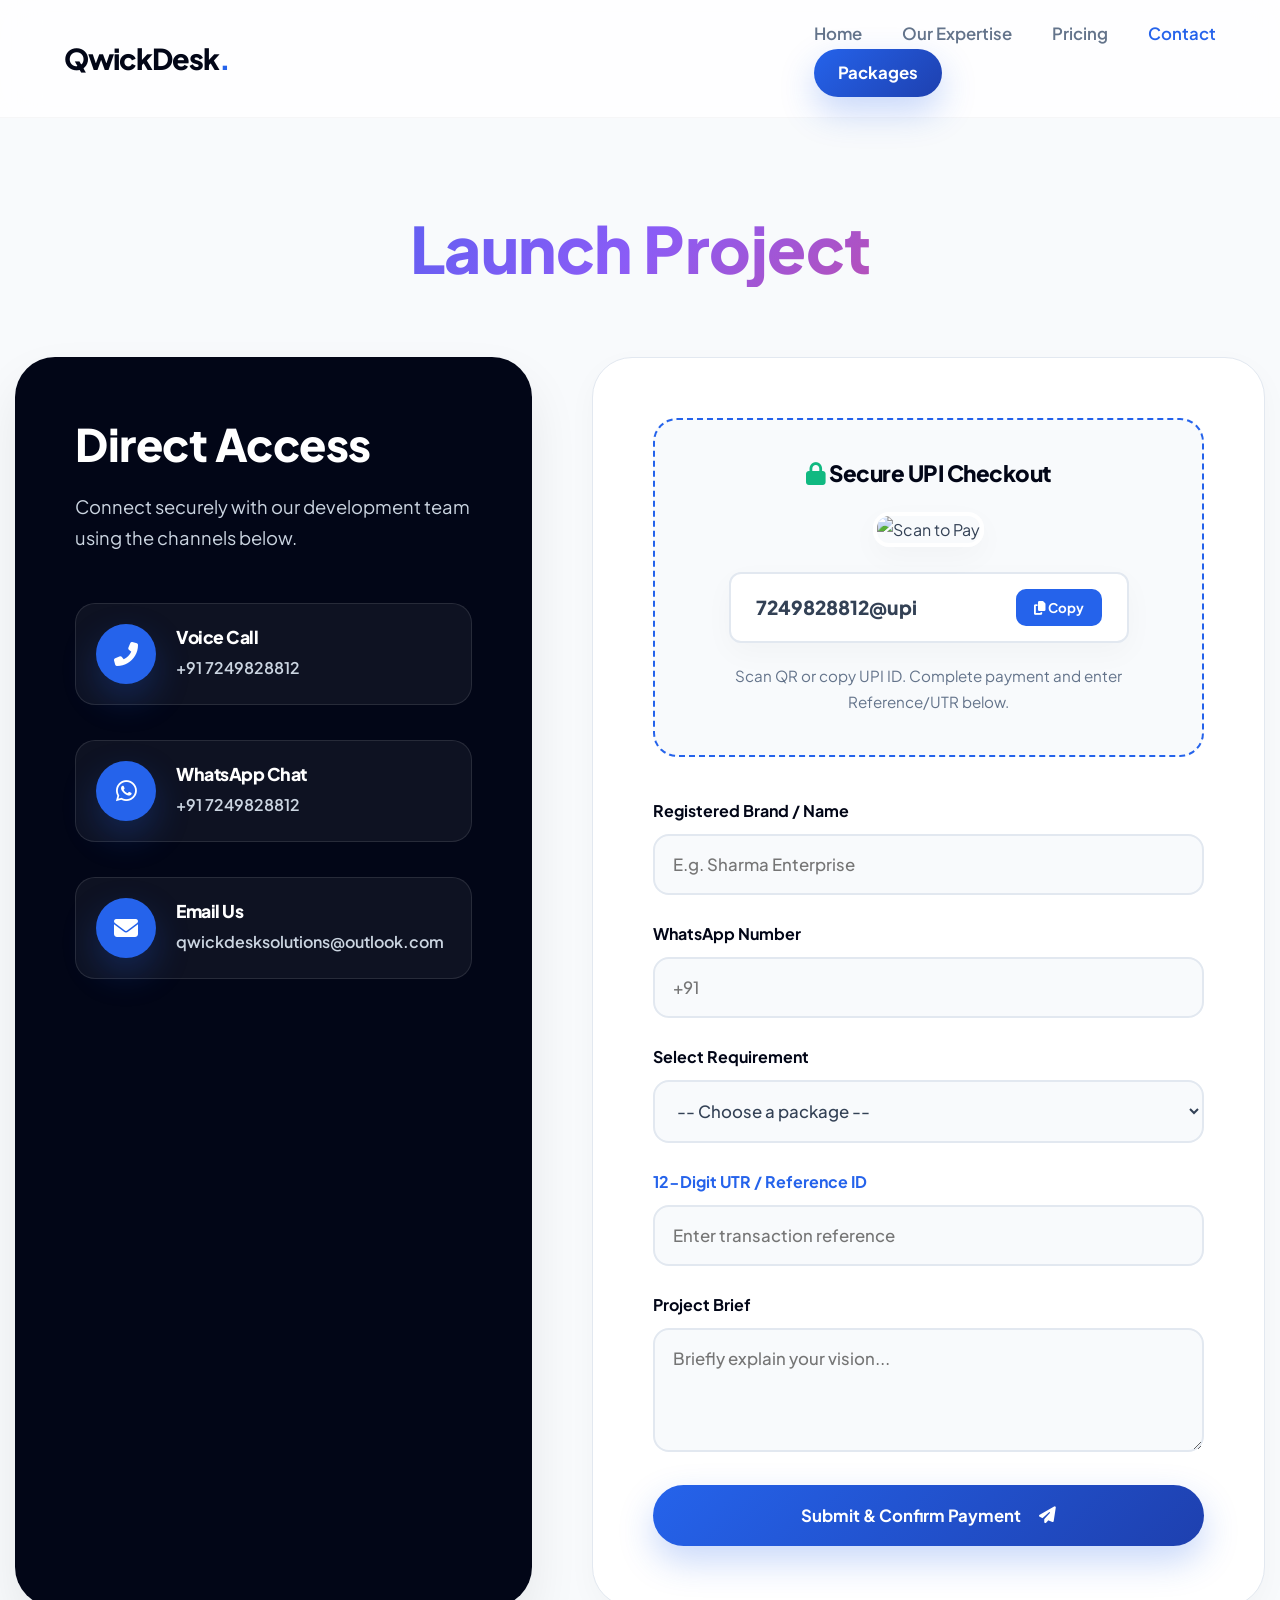
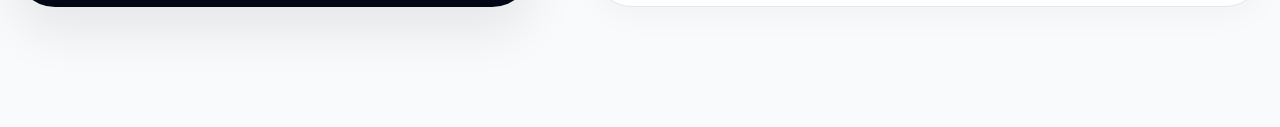
==== contact.html @ 2d31644d "Create contact.html" ====
<!DOCTYPE html>
<html lang="en">
<head>
    <meta charset="UTF-8">
    <meta name="viewport" content="width=device-width, initial-scale=1.0">
    <title>Start Project | QwickDesk</title>
    <link rel="stylesheet" href="https://cdnjs.cloudflare.com/ajax/libs/font-awesome/6.4.0/css/all.min.css">
    <link rel="stylesheet" href="style.css">
    <style>
        .contact-wrap { display: grid; grid-template-columns: 1fr 1.3fr; gap: 60px; margin-top: 50px; }
        
        .info-card { background: var(--primary); padding: 60px; border-radius: 40px; color: white; box-shadow: var(--shadow-heavy); }
        .info-card h2 { color: white; margin-bottom: 20px; font-size: 2.8rem; }
        .info-card p { color: #cbd5e1; margin-bottom: 50px; font-size: 1.15rem; }
        
        .contact-method { display: flex; align-items: center; gap: 20px; margin-bottom: 35px; background: rgba(255,255,255,0.05); padding: 20px; border-radius: 20px; border: 1px solid rgba(255,255,255,0.1); }
        .contact-method i { font-size: 24px; color: white; background: var(--primary-light); width: 60px; height: 60px; display: flex; align-items: center; justify-content: center; border-radius: 50%; box-shadow: var(--shadow-glow); }
        .contact-method h4 { color: white; font-size: 1.1rem; margin-bottom: 5px; }
        .contact-method a { color: #cbd5e1; font-weight: 600; font-size: 1rem; }
        
        /* Form & Payment Container */
        .form-card { background: var(--white); padding: 60px; border-radius: 40px; box-shadow: var(--shadow-soft); border: 1px solid #e2e8f0; }
        
        .payment-box { background: #f8fafc; border: 2px dashed var(--primary-light); padding: 40px; border-radius: 24px; margin-bottom: 40px; text-align: center; }
        .payment-box h4 { color: var(--primary); font-size: 1.4rem; margin-bottom: 25px; font-weight: 800; }
        .qr-code-img { max-width: 180px; margin: 0 auto 25px; border-radius: 16px; border: 4px solid white; box-shadow: var(--shadow-soft); }
        
        .upi-container { display: flex; align-items: center; justify-content: space-between; background: white; padding: 15px 25px; border-radius: 12px; border: 2px solid #e2e8f0; max-width: 400px; margin: 0 auto 20px; box-shadow: var(--shadow-soft); }
        .upi-id { font-size: 1.2rem; font-weight: 800; color: var(--dark); }
        .copy-btn { background: var(--primary-light); color: white; border: none; padding: 10px 18px; border-radius: 10px; font-weight: 700; cursor: pointer; transition: 0.3s; }
        
        .input-group { margin-bottom: 25px; }
        .input-group label { display: block; font-weight: 700; margin-bottom: 10px; color: var(--primary); }
        .input-group input, .input-group select, .input-group textarea { width: 100%; padding: 18px; border: 2px solid #e2e8f0; border-radius: 16px; background: #f8fafc; font-size: 1.05rem; font-weight: 500; outline: none; transition: 0.3s; color: var(--dark); }
        .input-group input:focus, .input-group select:focus, .input-group textarea:focus { border-color: var(--primary-light); background: white; box-shadow: 0 0 0 4px rgba(37,99,235,0.1); }
        
        /* The New Success Message (NO REDIRECT) */
        #success-message { display: none; text-align: center; padding: 80px 40px; background: #ecfdf5; border: 2px solid #a7f3d0; border-radius: 30px; box-shadow: 0 20px 40px rgba(16, 185, 129, 0.1); }
        #success-message i { font-size: 80px; color: var(--secondary); margin-bottom: 25px; }
        #success-message h3 { font-size: 2.5rem; color: #064e3b; margin-bottom: 15px; }
        #success-message p { font-size: 1.2rem; color: #047857; font-weight: 600; line-height: 1.6; }

        @media (max-width: 991px) {
            .contact-wrap { grid-template-columns: 1fr; gap: 40px; }
            .info-card, .form-card { padding: 40px 25px; }
            .upi-container { flex-direction: column; gap: 15px; }
            .copy-btn { width: 100%; }
        }
    </style>
</head>
<body>

    <nav class="navbar">
        <div class="logo">QwickDesk<span>.</span></div>
        <div class="nav-menu">
            <ul class="nav-links">
                <li><a href="index.html">Home</a></li>
                <li><a href="services.html">Our Expertise</a></li>
                <li><a href="pricing.html">Pricing</a></li>
                <li><a href="contact.html" class="active">Contact</a></li>
            </ul>
            <div class="nav-actions">
                <a href="pricing.html" class="btn btn-primary" style="padding: 10px 24px;">Packages</a>
                <div class="hamburger"><i class="fas fa-bars"></i></div>
            </div>
        </div>
    </nav>

    <section class="section-padding container">
        <div class="section-title reveal">
            <h1 class="text-gradient" style="font-size: 4rem;">Launch Project</h1>
        </div>

        <div class="contact-wrap">
            <div class="info-card reveal">
                <h2>Direct Access</h2>
                <p>Connect securely with our development team using the channels below.</p>
                
                <div class="contact-method">
                    <i class="fas fa-phone-alt"></i>
                    <div>
                        <h4>Voice Call</h4>
                        <a href="tel:+917249828812">+91 7249828812</a>
                    </div>
                </div>
                <div class="contact-method">
                    <i class="fab fa-whatsapp"></i>
                    <div>
                        <h4>WhatsApp Chat</h4>
                        <a href="https://wa.me/917249828812">+91 7249828812</a>
                    </div>
                </div>
                <div class="contact-method">
                    <i class="fas fa-envelope"></i>
                    <div>
                        <h4>Email Us</h4>
                        <a href="mailto:qwickdesksolutions@outlook.com">qwickdesksolutions@outlook.com</a>
                    </div>
                </div>
            </div>

            <div class="form-card reveal delay-1">
                
                <!-- Success State Box -->
                <div id="success-message">
                    <i class="fas fa-check-circle"></i>
                    <h3>Details Received!</h3>
                    <p>Your project brief and payment reference have been securely sent to our team.<br>We will verify the details and connect with you shortly.</p>
                </div>
                
                <!-- Form Box Wrapper -->
                <div id="form-container-box">
                    <form id="qwickdesk-form" action="https://formspree.io/f/xaqrevgl" method="POST">
                        
                        <div class="payment-box">
                            <h4><i class="fas fa-lock" style="color: var(--secondary);"></i> Secure UPI Checkout</h4>
                            <img src="scanner.png" alt="Scan to Pay" class="qr-code-img">
                            <div class="upi-container">
                                <span class="upi-id" id="upi-text">7249828812@upi</span>
                                <button type="button" class="copy-btn" onclick="copyUPI()" id="copy-btn-element">
                                    <i class="fas fa-copy"></i> Copy
                                </button>
                            </div>
                            <p style="color: var(--text-muted); font-size: 0.95rem;">Scan QR or copy UPI ID. Complete payment and enter Reference/UTR below.</p>
                        </div>

                        <div class="input-group">
                            <label>Registered Brand / Name</label>
                            <input type="text" name="name" placeholder="E.g. Sharma Enterprise" required>
                        </div>
                        <div class="input-group">
                            <label>WhatsApp Number</label>
                            <input type="tel" name="phone" placeholder="+91" required>
                        </div>
                        <div class="input-group">
                            <label>Select Requirement</label>
                            <select name="plan" required>
                                <option value="" disabled selected>-- Choose a package --</option>
                                <option value="Starter Plan (699)">Starter (₹699)</option>
                                <option value="Growth Plan (999)">Growth (₹999)</option>
                                <option value="Pro Plan (1499)">Pro (₹1,499)</option>
                                <option value="Custom Dynamic">Custom Enterprise Build</option>
                            </select>
                        </div>
                        <div class="input-group">
                            <label style="color: var(--primary-light);">12-Digit UTR / Reference ID</label>
                            <input type="text" name="utr_number" placeholder="Enter transaction reference" required>
                        </div>
                        <div class="input-group">
                            <label>Project Brief</label>
                            <textarea name="message" rows="4" placeholder="Briefly explain your vision..." required></textarea>
                        </div>
                        
                        <button type="submit" id="submit-btn" class="btn btn-primary" style="width: 100%; padding: 20px;">
                            Submit & Confirm Payment <i class="fas fa-paper-plane" style="margin-left: 8px;"></i>
                        </button>
                        <p id="error-msg" style="display:none; color: var(--accent); margin-top: 15px; text-align: center; font-weight: 700;">Oops! Submission failed. Please try again.</p>
                    </form>
                </div>
            </div>
        </div>
    </section>

    <script src="script.js"></script>
</body>
</html>
---- style.css ----
@import url('https://fonts.googleapis.com/css2?family=Plus+Jakarta+Sans:wght@300;400;500;600;700;800&display=swap');

:root {
    --primary: #020617;       /* Deep Luxury Slate */
    --primary-light: #2563eb; /* Electric Blue */
    --secondary: #10b981;     /* Trust Emerald Green */
    --accent: #f43f5e;        /* Conversion Pink */
    --text-main: #334155;
    --text-muted: #64748b;
    --bg-main: #f8fafc;       /* Off-white premium bg */
    --white: #ffffff;
    --glass-bg: rgba(255, 255, 255, 0.7);
    --glass-border: rgba(255, 255, 255, 0.4);
    --shadow-soft: 0 10px 30px rgba(0,0,0,0.03);
    --shadow-heavy: 0 25px 50px rgba(0,0,0,0.08);
    --shadow-glow: 0 15px 35px rgba(37, 99, 235, 0.25);
    --transition: all 0.4s cubic-bezier(0.16, 1, 0.3, 1);
}

/* Base Reset & Smoothness */
* { margin: 0; padding: 0; box-sizing: border-box; font-family: 'Plus Jakarta Sans', sans-serif; }
html { scroll-behavior: smooth; overflow-x: hidden; }
body { background: var(--bg-main); color: var(--text-main); line-height: 1.7; overflow-x: hidden; padding-top: 90px; }
a { text-decoration: none; color: inherit; }
ul { list-style: none; }
img { max-width: 100%; height: auto; }

/* Premium Typography */
h1, h2, h3, h4 { color: var(--primary); font-weight: 800; letter-spacing: -0.5px; line-height: 1.2; }
.text-gradient { background: linear-gradient(135deg, var(--primary-light), #8b5cf6, var(--accent)); -webkit-background-clip: text; -webkit-text-fill-color: transparent; }

/* Buttons */
.btn { display: inline-flex; align-items: center; justify-content: center; gap: 10px; padding: 16px 32px; border-radius: 50px; font-weight: 700; font-size: 1.05rem; cursor: pointer; transition: var(--transition); border: none; z-index: 1; position: relative; overflow: hidden; }
.btn-primary { background: linear-gradient(135deg, var(--primary-light), #1e40af); color: var(--white); box-shadow: var(--shadow-glow); }
.btn-primary:hover { transform: translateY(-4px); box-shadow: 0 20px 40px rgba(37, 99, 235, 0.4); color: var(--white); }
.btn-outline { background: var(--glass-bg); backdrop-filter: blur(10px); color: var(--primary); border: 2px solid #e2e8f0; }
.btn-outline:hover { background: var(--primary-light); color: var(--white); border-color: var(--primary-light); transform: translateY(-4px); box-shadow: var(--shadow-glow); }

/* Glass Navbar */
.navbar { position: fixed; top: 0; width: 100%; display: flex; justify-content: space-between; align-items: center; padding: 20px 5%; z-index: 1000; transition: var(--transition); background: rgba(255, 255, 255, 0.8); backdrop-filter: blur(20px); border-bottom: 1px solid rgba(0,0,0,0.03); }
.navbar.scrolled { padding: 15px 5%; box-shadow: var(--shadow-soft); background: rgba(255, 255, 255, 0.95); }
.logo { font-size: 1.8rem; font-weight: 900; letter-spacing: -1px; color: var(--primary); }
.logo span { color: var(--primary-light); }

.nav-links { display: flex; gap: 40px; align-items: center; }
.nav-links a { font-weight: 600; color: var(--text-muted); font-size: 1.05rem; transition: var(--transition); }
.nav-links a:hover, .nav-links a.active { color: var(--primary-light); }
.nav-actions { display: flex; align-items: center; gap: 20px; }
.hamburger { display: none; font-size: 1.8rem; cursor: pointer; color: var(--primary); }

/* Layouts */
.container { max-width: 1250px; margin: 0 auto; padding: 0 5%; }
.section-padding { padding: 120px 0; }
.section-title { text-align: center; margin-bottom: 70px; }
.section-title h2 { font-size: 3.5rem; margin-bottom: 20px; }
.section-title p { font-size: 1.2rem; color: var(--text-muted); max-width: 700px; margin: 0 auto; }

/* Animations */
.reveal { opacity: 0; transform: translateY(40px); transition: 0.8s cubic-bezier(0.2, 0.8, 0.2, 1); }
.reveal.active { opacity: 1; transform: translateY(0); }
.delay-1 { transition-delay: 0.15s; } .delay-2 { transition-delay: 0.3s; }

/* WhatsApp Floating */
.floating-wa { position: fixed; bottom: 30px; right: 30px; background: #25D366; color: white; width: 65px; height: 65px; border-radius: 50%; display: flex; align-items: center; justify-content: center; font-size: 35px; box-shadow: 0 15px 30px rgba(37, 211, 102, 0.4); z-index: 1000; transition: var(--transition); }
.floating-wa:hover { transform: scale(1.1) translateY(-5px); }

/* Footer */
footer { background: var(--primary); color: white; text-align: center; padding: 60px 20px 30px; border-radius: 50px 50px 0 0; margin-top: 80px; }
footer h2 { color: white; font-size: 2.5rem; margin-bottom: 10px; }
footer p { color: var(--text-muted); }

/* Mobile Glitch-Free Fixes */
@media (max-width: 991px) {
    .nav-links { position: fixed; top: 0; left: -100%; width: 100%; height: 100vh; background: rgba(255,255,255,0.98); backdrop-filter: blur(20px); flex-direction: column; justify-content: center; transition: 0.4s ease-in-out; z-index: 999; }
    .nav-links.active { left: 0; }
    .nav-links a { font-size: 1.5rem; margin-bottom: 30px; }
    .hamburger { display: block; z-index: 1001; }
    .nav-actions { z-index: 1001; }
    .nav-actions .btn { padding: 10px 20px; font-size: 0.95rem; }
    .section-title h2 { font-size: 2.5rem; }
}
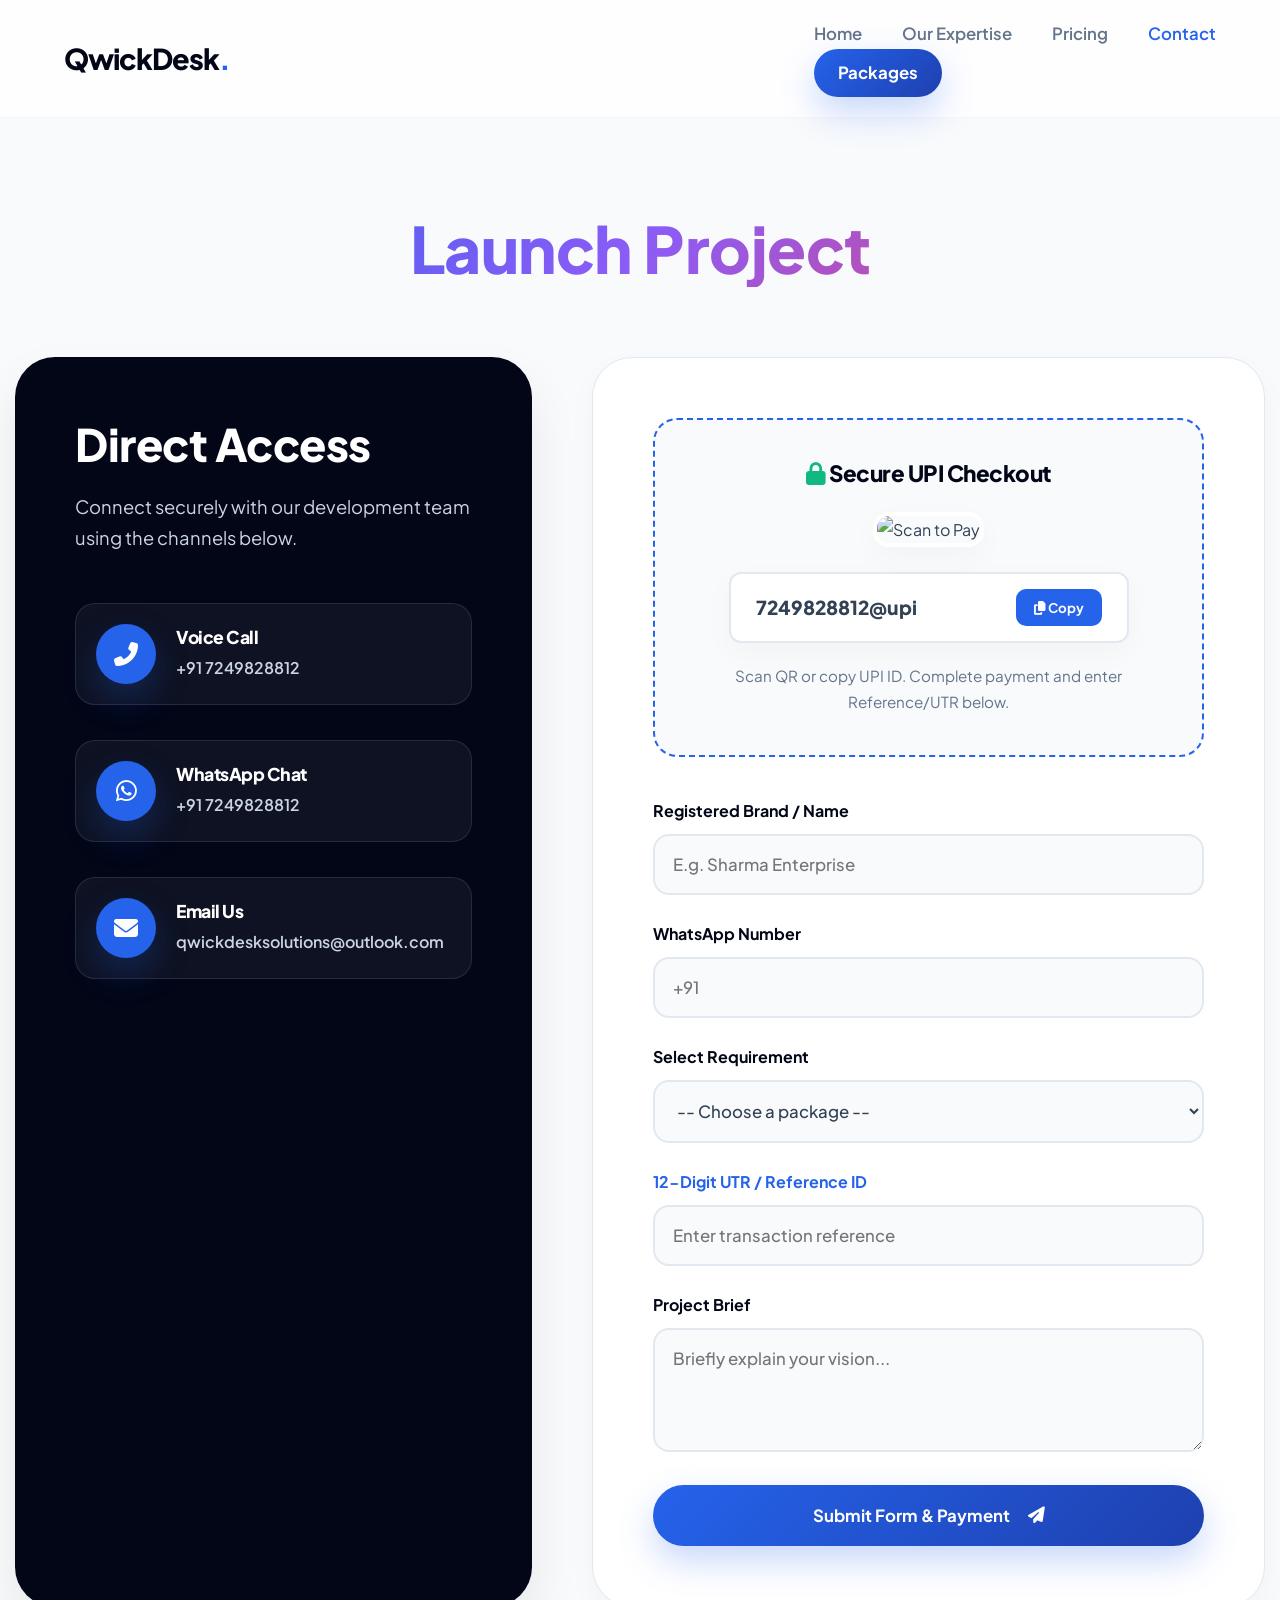
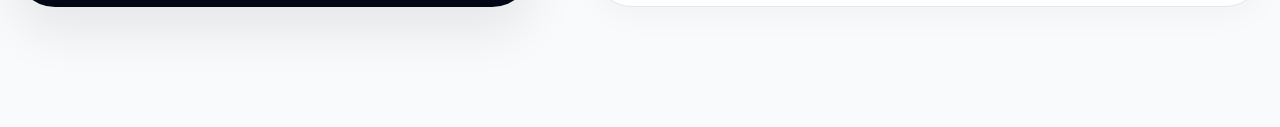
==== commit b2afeeab: "Update contact.html" ====
--- a/contact.html
+++ b/contact.html
@@ -34,11 +34,12 @@
         .input-group input, .input-group select, .input-group textarea { width: 100%; padding: 18px; border: 2px solid #e2e8f0; border-radius: 16px; background: #f8fafc; font-size: 1.05rem; font-weight: 500; outline: none; transition: 0.3s; color: var(--dark); }
         .input-group input:focus, .input-group select:focus, .input-group textarea:focus { border-color: var(--primary-light); background: white; box-shadow: 0 0 0 4px rgba(37,99,235,0.1); }
         
-        /* The New Success Message (NO REDIRECT) */
-        #success-message { display: none; text-align: center; padding: 80px 40px; background: #ecfdf5; border: 2px solid #a7f3d0; border-radius: 30px; box-shadow: 0 20px 40px rgba(16, 185, 129, 0.1); }
-        #success-message i { font-size: 80px; color: var(--secondary); margin-bottom: 25px; }
-        #success-message h3 { font-size: 2.5rem; color: #064e3b; margin-bottom: 15px; }
-        #success-message p { font-size: 1.2rem; color: #047857; font-weight: 600; line-height: 1.6; }
+        /* The New Explicit Success Message */
+        #success-message { display: none; text-align: center; padding: 60px 40px; background: #ecfdf5; border: 2px solid #a7f3d0; border-radius: 30px; box-shadow: 0 20px 40px rgba(16, 185, 129, 0.1); }
+        #success-message i { font-size: 70px; color: var(--secondary); margin-bottom: 15px; }
+        #success-message h3 { font-size: 2.2rem; color: #064e3b; margin-bottom: 10px; font-weight: 900; }
+        #success-message h4 { font-size: 1.3rem; color: #047857; margin-bottom: 20px; font-weight: 700; border-bottom: 2px solid #a7f3d0; display: inline-block; padding-bottom: 5px; }
+        #success-message p { font-size: 1.1rem; color: #065f46; font-weight: 500; line-height: 1.7; }
 
         @media (max-width: 991px) {
             .contact-wrap { grid-template-columns: 1fr; gap: 40px; }
@@ -101,11 +102,12 @@
 
             <div class="form-card reveal delay-1">
                 
-                <!-- Success State Box -->
+                <!-- Explicit Success State Box -->
                 <div id="success-message">
                     <i class="fas fa-check-circle"></i>
-                    <h3>Details Received!</h3>
-                    <p>Your project brief and payment reference have been securely sent to our team.<br>We will verify the details and connect with you shortly.</p>
+                    <h3>Form Submitted!</h3>
+                    <h4>Payment Under Verification</h4>
+                    <p>We have successfully received your project requirements and UTR number.<br>Our billing team will verify your payment and contact you shortly to initiate the project.</p>
                 </div>
                 
                 <!-- Form Box Wrapper -->
@@ -152,7 +154,7 @@
                         </div>
                         
                         <button type="submit" id="submit-btn" class="btn btn-primary" style="width: 100%; padding: 20px;">
-                            Submit & Confirm Payment <i class="fas fa-paper-plane" style="margin-left: 8px;"></i>
+                            Submit Form & Payment <i class="fas fa-paper-plane" style="margin-left: 8px;"></i>
                         </button>
                         <p id="error-msg" style="display:none; color: var(--accent); margin-top: 15px; text-align: center; font-weight: 700;">Oops! Submission failed. Please try again.</p>
                     </form>
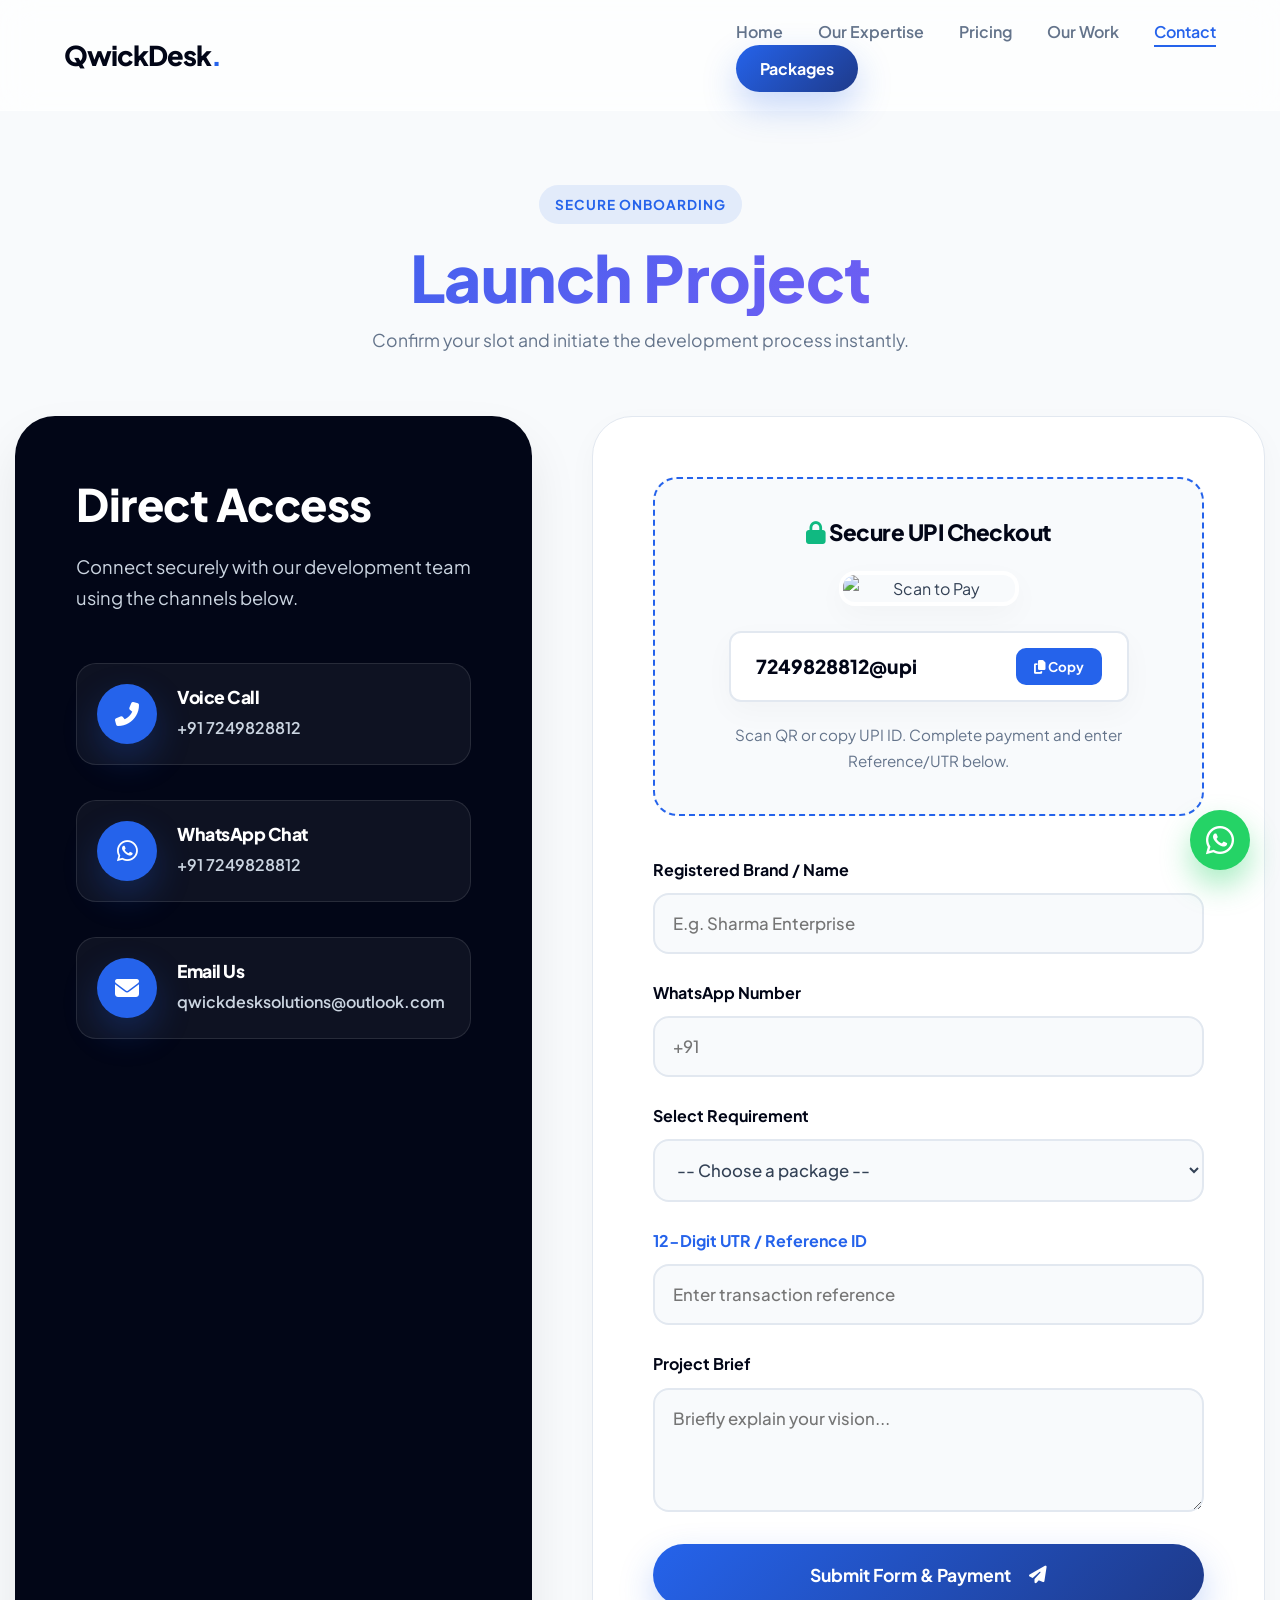
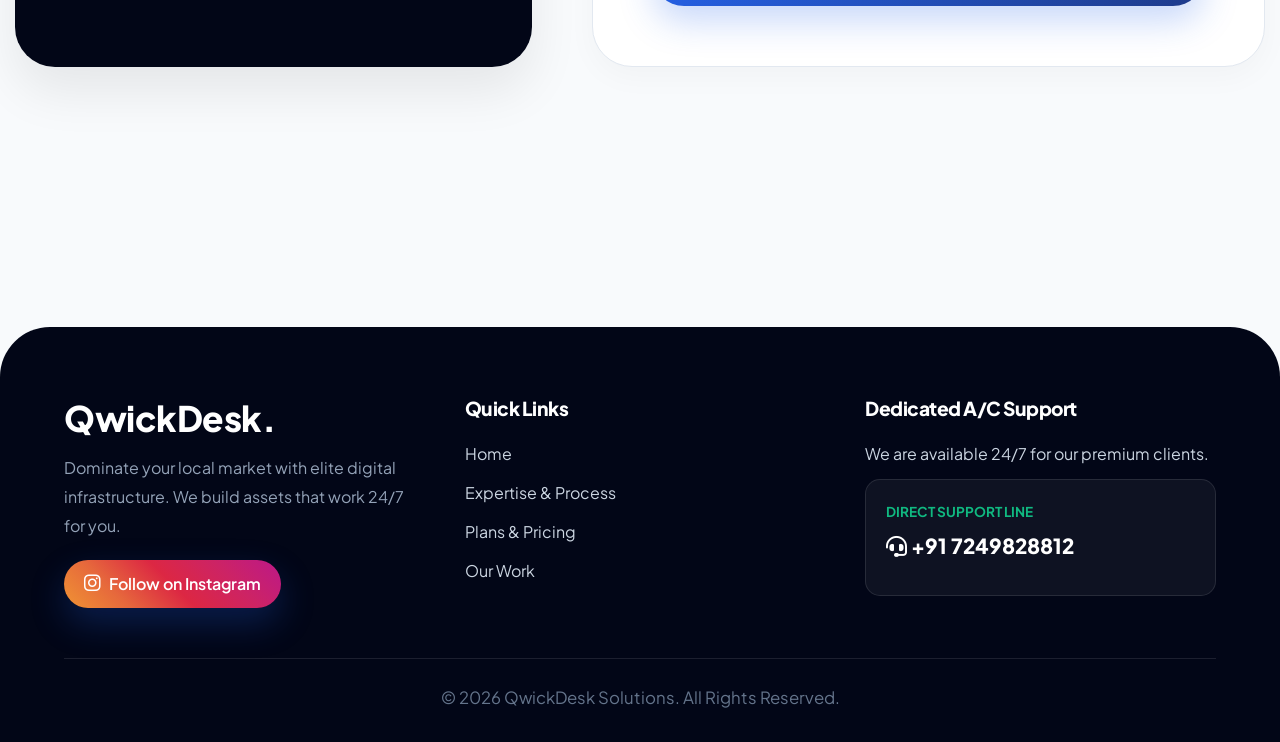
==== commit 722d5a25: "Update contact.html" ====
--- a/contact.html
+++ b/contact.html
@@ -7,13 +7,14 @@
     <link rel="stylesheet" href="https://cdnjs.cloudflare.com/ajax/libs/font-awesome/6.4.0/css/all.min.css">
     <link rel="stylesheet" href="style.css">
     <style>
-        .contact-wrap { display: grid; grid-template-columns: 1fr 1.3fr; gap: 60px; margin-top: 50px; }
+        .contact-wrap { display: grid; grid-template-columns: 1fr 1.3fr; gap: 60px; margin-top: 50px; margin-bottom: 80px; }
         
         .info-card { background: var(--primary); padding: 60px; border-radius: 40px; color: white; box-shadow: var(--shadow-heavy); }
         .info-card h2 { color: white; margin-bottom: 20px; font-size: 2.8rem; }
         .info-card p { color: #cbd5e1; margin-bottom: 50px; font-size: 1.15rem; }
         
-        .contact-method { display: flex; align-items: center; gap: 20px; margin-bottom: 35px; background: rgba(255,255,255,0.05); padding: 20px; border-radius: 20px; border: 1px solid rgba(255,255,255,0.1); }
+        .contact-method { display: flex; align-items: center; gap: 20px; margin-bottom: 35px; background: rgba(255,255,255,0.05); padding: 20px; border-radius: 20px; border: 1px solid rgba(255,255,255,0.1); transition: var(--transition); }
+        .contact-method:hover { background: rgba(255,255,255,0.1); transform: translateX(10px); }
         .contact-method i { font-size: 24px; color: white; background: var(--primary-light); width: 60px; height: 60px; display: flex; align-items: center; justify-content: center; border-radius: 50%; box-shadow: var(--shadow-glow); }
         .contact-method h4 { color: white; font-size: 1.1rem; margin-bottom: 5px; }
         .contact-method a { color: #cbd5e1; font-weight: 600; font-size: 1rem; }
@@ -23,26 +24,29 @@
         
         .payment-box { background: #f8fafc; border: 2px dashed var(--primary-light); padding: 40px; border-radius: 24px; margin-bottom: 40px; text-align: center; }
         .payment-box h4 { color: var(--primary); font-size: 1.4rem; margin-bottom: 25px; font-weight: 800; }
-        .qr-code-img { max-width: 180px; margin: 0 auto 25px; border-radius: 16px; border: 4px solid white; box-shadow: var(--shadow-soft); }
+        .qr-code-img { max-width: 180px; margin: 0 auto 25px; border-radius: 16px; border: 4px solid white; box-shadow: var(--shadow-soft); transition: var(--transition-bounce); }
+        .qr-code-img:hover { transform: scale(1.05); }
         
         .upi-container { display: flex; align-items: center; justify-content: space-between; background: white; padding: 15px 25px; border-radius: 12px; border: 2px solid #e2e8f0; max-width: 400px; margin: 0 auto 20px; box-shadow: var(--shadow-soft); }
-        .upi-id { font-size: 1.2rem; font-weight: 800; color: var(--dark); }
+        .upi-id { font-size: 1.2rem; font-weight: 800; color: var(--primary); }
         .copy-btn { background: var(--primary-light); color: white; border: none; padding: 10px 18px; border-radius: 10px; font-weight: 700; cursor: pointer; transition: 0.3s; }
         
         .input-group { margin-bottom: 25px; }
         .input-group label { display: block; font-weight: 700; margin-bottom: 10px; color: var(--primary); }
-        .input-group input, .input-group select, .input-group textarea { width: 100%; padding: 18px; border: 2px solid #e2e8f0; border-radius: 16px; background: #f8fafc; font-size: 1.05rem; font-weight: 500; outline: none; transition: 0.3s; color: var(--dark); }
+        .input-group input, .input-group select, .input-group textarea { width: 100%; padding: 18px; border: 2px solid #e2e8f0; border-radius: 16px; background: #f8fafc; font-size: 1.05rem; font-weight: 500; outline: none; transition: 0.3s; color: var(--text-main); font-family: inherit; }
         .input-group input:focus, .input-group select:focus, .input-group textarea:focus { border-color: var(--primary-light); background: white; box-shadow: 0 0 0 4px rgba(37,99,235,0.1); }
         
         /* The New Explicit Success Message */
-        #success-message { display: none; text-align: center; padding: 60px 40px; background: #ecfdf5; border: 2px solid #a7f3d0; border-radius: 30px; box-shadow: 0 20px 40px rgba(16, 185, 129, 0.1); }
+        #success-message { display: none; text-align: center; padding: 60px 40px; background: #ecfdf5; border: 2px solid #a7f3d0; border-radius: 30px; box-shadow: 0 20px 40px rgba(16, 185, 129, 0.1); animation: fade-in 0.5s ease-out; }
         #success-message i { font-size: 70px; color: var(--secondary); margin-bottom: 15px; }
         #success-message h3 { font-size: 2.2rem; color: #064e3b; margin-bottom: 10px; font-weight: 900; }
         #success-message h4 { font-size: 1.3rem; color: #047857; margin-bottom: 20px; font-weight: 700; border-bottom: 2px solid #a7f3d0; display: inline-block; padding-bottom: 5px; }
         #success-message p { font-size: 1.1rem; color: #065f46; font-weight: 500; line-height: 1.7; }
 
+        @keyframes fade-in { from { opacity: 0; transform: translateY(20px); } to { opacity: 1; transform: translateY(0); } }
+
         @media (max-width: 991px) {
-            .contact-wrap { grid-template-columns: 1fr; gap: 40px; }
+            .contact-wrap { grid-template-columns: 1fr; gap: 40px; margin-top: 30px; }
             .info-card, .form-card { padding: 40px 25px; }
             .upi-container { flex-direction: column; gap: 15px; }
             .copy-btn { width: 100%; }
@@ -51,6 +55,7 @@
 </head>
 <body>
 
+    <!-- Premium Navbar -->
     <nav class="navbar">
         <div class="logo">QwickDesk<span>.</span></div>
         <div class="nav-menu">
@@ -58,6 +63,7 @@
                 <li><a href="index.html">Home</a></li>
                 <li><a href="services.html">Our Expertise</a></li>
                 <li><a href="pricing.html">Pricing</a></li>
+                <li><a href="portfolio.html">Our Work</a></li>
                 <li><a href="contact.html" class="active">Contact</a></li>
             </ul>
             <div class="nav-actions">
@@ -67,13 +73,17 @@
         </div>
     </nav>
 
+    <!-- Header Section -->
     <section class="section-padding container">
-        <div class="section-title reveal">
-            <h1 class="text-gradient" style="font-size: 4rem;">Launch Project</h1>
+        <div class="section-title reveal fade-up">
+            <span class="badge-premium" style="margin-bottom: 15px;">Secure Onboarding</span>
+            <h1 class="text-gradient" style="font-size: 4rem; margin-bottom: 10px;">Launch Project</h1>
+            <p style="color: var(--text-muted); font-size: 1.1rem; max-width: 600px; margin: 0 auto;">Confirm your slot and initiate the development process instantly.</p>
         </div>
 
         <div class="contact-wrap">
-            <div class="info-card reveal">
+            <!-- Left Info Card with 3D Hover -->
+            <div class="info-card card-3d reveal fade-left">
                 <h2>Direct Access</h2>
                 <p>Connect securely with our development team using the channels below.</p>
                 
@@ -100,14 +110,16 @@
                 </div>
             </div>
 
-            <div class="form-card reveal delay-1">
-                
-                <!-- Explicit Success State Box -->
+            <!-- Right Form Card with 3D Hover -->
+            <div class="form-card card-3d reveal fade-right delay-1">
+                
+                <!-- Explicit Success State Box (Hidden by default) -->
                 <div id="success-message">
                     <i class="fas fa-check-circle"></i>
                     <h3>Form Submitted!</h3>
                     <h4>Payment Under Verification</h4>
                     <p>We have successfully received your project requirements and UTR number.<br>Our billing team will verify your payment and contact you shortly to initiate the project.</p>
+                    <a href="index.html" class="btn btn-primary" style="margin-top: 20px;">Back to Home</a>
                 </div>
                 
                 <!-- Form Box Wrapper -->
@@ -116,6 +128,7 @@
                         
                         <div class="payment-box">
                             <h4><i class="fas fa-lock" style="color: var(--secondary);"></i> Secure UPI Checkout</h4>
+                            <!-- Scanner image (Remember to keep scanner.png exactly this name) -->
                             <img src="scanner.png" alt="Scan to Pay" class="qr-code-img">
                             <div class="upi-container">
                                 <span class="upi-id" id="upi-text">7249828812@upi</span>
@@ -153,7 +166,7 @@
                             <textarea name="message" rows="4" placeholder="Briefly explain your vision..." required></textarea>
                         </div>
                         
-                        <button type="submit" id="submit-btn" class="btn btn-primary" style="width: 100%; padding: 20px;">
+                        <button type="submit" id="submit-btn" class="btn btn-primary" style="width: 100%; padding: 20px; font-size: 1.1rem;">
                             Submit Form & Payment <i class="fas fa-paper-plane" style="margin-left: 8px;"></i>
                         </button>
                         <p id="error-msg" style="display:none; color: var(--accent); margin-top: 15px; text-align: center; font-weight: 700;">Oops! Submission failed. Please try again.</p>
@@ -163,6 +176,98 @@
         </div>
     </section>
 
+    <!-- Floating WhatsApp -->
+    <a href="https://wa.me/917249828812" class="floating-wa"><i class="fab fa-whatsapp"></i></a>
+
+    <!-- Premium Global Footer -->
+    <footer class="premium-footer">
+        <div class="footer-grid">
+            <div class="footer-brand">
+                <h2>QwickDesk<span>.</span></h2>
+                <p>Dominate your local market with elite digital infrastructure. We build assets that work 24/7 for you.</p>
+                <a href="https://www.instagram.com/qwickdesksolutions?igsh=MW15anRmbDFxbmhkZw==" target="_blank" class="social-btn" style="background: linear-gradient(45deg, #f09433 0%, #e6683c 25%, #dc2743 50%, #cc2366 75%, #bc1888 100%); color: white; padding: 10px 20px; border-radius: 30px; font-weight: 600; display: inline-flex; align-items: center; gap: 8px; border: none; box-shadow: var(--shadow-glow); transition: 0.3s;">
+                    <i class="fab fa-instagram" style="font-size: 1.2rem;"></i> Follow on Instagram
+                </a>
+            </div>
+            <div class="footer-links">
+                <h4>Quick Links</h4>
+                <a href="index.html">Home</a>
+                <a href="services.html">Expertise & Process</a>
+                <a href="pricing.html">Plans & Pricing</a>
+                <a href="portfolio.html">Our Work</a>
+            </div>
+            <div class="footer-links">
+                <h4>Dedicated A/C Support</h4>
+                <p>We are available 24/7 for our premium clients.</p>
+                <div class="support-box">
+                    <span>Direct Support Line</span>
+                    <a href="tel:+917249828812"><i class="fas fa-headset"></i> +91 7249828812</a>
+                </div>
+            </div>
+        </div>
+        <div class="footer-bottom">
+            <p>&copy; 2026 QwickDesk Solutions. All Rights Reserved.</p>
+        </div>
+    </footer>
+
+    <!-- Essential Scripts -->
     <script src="script.js"></script>
+    <script>
+        // Copy UPI Functionality
+        function copyUPI() {
+            var upiText = document.getElementById("upi-text").innerText;
+            navigator.clipboard.writeText(upiText).then(function() {
+                var btn = document.getElementById("copy-btn-element");
+                btn.innerHTML = '<i class="fas fa-check"></i> Copied!';
+                btn.style.background = "var(--secondary)"; // Turns Green
+                
+                setTimeout(function() {
+                    btn.innerHTML = '<i class="fas fa-copy"></i> Copy';
+                    btn.style.background = "var(--primary-light)"; // Back to Blue
+                }, 3000);
+            });
+        }
+
+        // Formspree AJAX Form Submission (No Page Reload)
+        var form = document.getElementById("qwickdesk-form");
+        form.addEventListener("submit", function(event) {
+            event.preventDefault(); // Stop default redirection
+            
+            var btn = document.getElementById("submit-btn");
+            var originalText = btn.innerHTML;
+            
+            // Show Loading State
+            btn.innerHTML = '<i class="fas fa-spinner fa-spin"></i> Processing Securely...';
+            btn.disabled = true;
+            btn.style.opacity = '0.8';
+
+            var data = new FormData(form);
+            
+            fetch(form.action, {
+                method: form.method,
+                body: data,
+                headers: { 'Accept': 'application/json' }
+            }).then(response => {
+                if (response.ok) {
+                    // Hide Form and Show Success Message
+                    document.getElementById("form-container-box").style.display = "none";
+                    document.getElementById("success-message").style.display = "block";
+                } else {
+                    // Handle Error
+                    document.getElementById("error-msg").style.display = "block";
+                    btn.innerHTML = originalText;
+                    btn.disabled = false;
+                    btn.style.opacity = '1';
+                }
+            }).catch(error => {
+                // Handle Network Error
+                document.getElementById("error-msg").style.display = "block";
+                btn.innerHTML = originalText;
+                btn.disabled = false;
+                btn.style.opacity = '1';
+            });
+        });
+    </script>
 </body>
-</html>
+                </html>
+                
--- a/style.css
+++ b/style.css
@@ -1,81 +1,310 @@
-@import url('https://fonts.googleapis.com/css2?family=Plus+Jakarta+Sans:wght@300;400;500;600;700;800&display=swap');
-
+/* ==========================================================================
+   QWICKDESK - PREMIUM DIGITAL AGENCY STYLESHEET
+   Version: 2.0 (Extended Deep UI & Advanced Animations)
+   ========================================================================== */
+
+@import url('https://fonts.googleapis.com/css2?family=Plus+Jakarta+Sans:wght@300;400;500;600;700;800;900&display=swap');
+
+/* --- 1. CORE VARIABLES & THEME --- */
 :root {
     --primary: #020617;       /* Deep Luxury Slate */
     --primary-light: #2563eb; /* Electric Blue */
+    --primary-dark: #1e3a8a;  /* Deep Navy */
     --secondary: #10b981;     /* Trust Emerald Green */
     --accent: #f43f5e;        /* Conversion Pink */
-    --text-main: #334155;
-    --text-muted: #64748b;
+    --text-main: #334155;     /* Easy Reading Dark */
+    --text-muted: #64748b;    /* Professional Gray */
     --bg-main: #f8fafc;       /* Off-white premium bg */
     --white: #ffffff;
+    
+    /* Advanced Glass & Shadows */
     --glass-bg: rgba(255, 255, 255, 0.7);
     --glass-border: rgba(255, 255, 255, 0.4);
+    --glass-blur: blur(16px);
     --shadow-soft: 0 10px 30px rgba(0,0,0,0.03);
+    --shadow-medium: 0 15px 40px rgba(0,0,0,0.06);
     --shadow-heavy: 0 25px 50px rgba(0,0,0,0.08);
     --shadow-glow: 0 15px 35px rgba(37, 99, 235, 0.25);
+    
+    /* Fluid Transitions */
     --transition: all 0.4s cubic-bezier(0.16, 1, 0.3, 1);
-}
-
-/* Base Reset & Smoothness */
+    --transition-bounce: all 0.5s cubic-bezier(0.175, 0.885, 0.32, 1.275);
+}
+
+/* --- 2. BASE RESET & SMOOTHNESS --- */
 * { margin: 0; padding: 0; box-sizing: border-box; font-family: 'Plus Jakarta Sans', sans-serif; }
 html { scroll-behavior: smooth; overflow-x: hidden; }
-body { background: var(--bg-main); color: var(--text-main); line-height: 1.7; overflow-x: hidden; padding-top: 90px; }
-a { text-decoration: none; color: inherit; }
+body { 
+    background: var(--bg-main); 
+    color: var(--text-main); 
+    line-height: 1.7; 
+    overflow-x: hidden; 
+    padding-top: 85px; 
+    -webkit-font-smoothing: antialiased;
+}
+a { text-decoration: none; color: inherit; transition: var(--transition); }
 ul { list-style: none; }
-img { max-width: 100%; height: auto; }
-
-/* Premium Typography */
-h1, h2, h3, h4 { color: var(--primary); font-weight: 800; letter-spacing: -0.5px; line-height: 1.2; }
-.text-gradient { background: linear-gradient(135deg, var(--primary-light), #8b5cf6, var(--accent)); -webkit-background-clip: text; -webkit-text-fill-color: transparent; }
-
-/* Buttons */
-.btn { display: inline-flex; align-items: center; justify-content: center; gap: 10px; padding: 16px 32px; border-radius: 50px; font-weight: 700; font-size: 1.05rem; cursor: pointer; transition: var(--transition); border: none; z-index: 1; position: relative; overflow: hidden; }
-.btn-primary { background: linear-gradient(135deg, var(--primary-light), #1e40af); color: var(--white); box-shadow: var(--shadow-glow); }
-.btn-primary:hover { transform: translateY(-4px); box-shadow: 0 20px 40px rgba(37, 99, 235, 0.4); color: var(--white); }
-.btn-outline { background: var(--glass-bg); backdrop-filter: blur(10px); color: var(--primary); border: 2px solid #e2e8f0; }
-.btn-outline:hover { background: var(--primary-light); color: var(--white); border-color: var(--primary-light); transform: translateY(-4px); box-shadow: var(--shadow-glow); }
-
-/* Glass Navbar */
-.navbar { position: fixed; top: 0; width: 100%; display: flex; justify-content: space-between; align-items: center; padding: 20px 5%; z-index: 1000; transition: var(--transition); background: rgba(255, 255, 255, 0.8); backdrop-filter: blur(20px); border-bottom: 1px solid rgba(0,0,0,0.03); }
-.navbar.scrolled { padding: 15px 5%; box-shadow: var(--shadow-soft); background: rgba(255, 255, 255, 0.95); }
-.logo { font-size: 1.8rem; font-weight: 900; letter-spacing: -1px; color: var(--primary); }
+img { max-width: 100%; height: auto; display: block; }
+
+/* --- 3. PREMIUM TYPOGRAPHY --- */
+h1, h2, h3, h4, h5, h6 { 
+    color: var(--primary); 
+    font-weight: 800; 
+    letter-spacing: -0.5px; 
+    line-height: 1.2; 
+}
+h1 { font-size: 3.5rem; }
+h2 { font-size: 2.8rem; }
+h3 { font-size: 1.8rem; }
+p { font-size: 1.05rem; }
+
+/* Animated Gradient Text */
+.text-gradient { 
+    background: linear-gradient(135deg, var(--primary-light), #8b5cf6, var(--accent)); 
+    background-size: 200% auto;
+    -webkit-background-clip: text; 
+    -webkit-text-fill-color: transparent; 
+    animation: shine 5s linear infinite;
+}
+@keyframes shine { to { background-position: 200% center; } }
+
+/* --- 4. ADVANCED BUTTONS & CTA --- */
+.btn { 
+    display: inline-flex; 
+    align-items: center; 
+    justify-content: center; 
+    gap: 10px; 
+    padding: 15px 30px; 
+    border-radius: 50px; 
+    font-weight: 700; 
+    font-size: 1rem; 
+    cursor: pointer; 
+    transition: var(--transition-bounce); 
+    border: none; 
+    z-index: 1; 
+    position: relative; 
+    overflow: hidden; 
+}
+.btn-primary { 
+    background: linear-gradient(135deg, var(--primary-light), var(--primary-dark)); 
+    color: var(--white); 
+    box-shadow: var(--shadow-glow); 
+}
+.btn-primary:hover { 
+    transform: translateY(-5px) scale(1.02); 
+    box-shadow: 0 25px 45px rgba(37, 99, 235, 0.4); 
+    color: var(--white); 
+}
+.btn-outline { 
+    background: var(--glass-bg); 
+    backdrop-filter: var(--glass-blur); 
+    color: var(--primary); 
+    border: 2px solid #e2e8f0; 
+}
+.btn-outline:hover { 
+    background: var(--primary-light); 
+    color: var(--white); 
+    border-color: var(--primary-light); 
+    transform: translateY(-5px); 
+    box-shadow: var(--shadow-glow); 
+}
+
+/* --- 5. GLASSMORPHISM NAVBAR --- */
+.navbar { 
+    position: fixed; 
+    top: 0; 
+    width: 100%; 
+    display: flex; 
+    justify-content: space-between; 
+    align-items: center; 
+    padding: 18px 5%; 
+    z-index: 1000; 
+    transition: var(--transition); 
+    background: rgba(255, 255, 255, 0.7); 
+    backdrop-filter: var(--glass-blur); 
+    -webkit-backdrop-filter: var(--glass-blur);
+    border-bottom: 1px solid rgba(255,255,255,0.5); 
+}
+.navbar.scrolled { 
+    padding: 12px 5%; 
+    box-shadow: var(--shadow-soft); 
+    background: rgba(255, 255, 255, 0.95); 
+}
+.logo { font-size: 1.7rem; font-weight: 900; letter-spacing: -1px; color: var(--primary); }
 .logo span { color: var(--primary-light); }
 
-.nav-links { display: flex; gap: 40px; align-items: center; }
-.nav-links a { font-weight: 600; color: var(--text-muted); font-size: 1.05rem; transition: var(--transition); }
+.nav-links { display: flex; gap: 35px; align-items: center; }
+.nav-links a { font-weight: 600; color: var(--text-muted); font-size: 1rem; position: relative; }
+.nav-links a::after {
+    content: ''; position: absolute; width: 0; height: 2px; bottom: -5px; left: 0;
+    background-color: var(--primary-light); transition: var(--transition);
+}
+.nav-links a:hover::after, .nav-links a.active::after { width: 100%; }
 .nav-links a:hover, .nav-links a.active { color: var(--primary-light); }
+
 .nav-actions { display: flex; align-items: center; gap: 20px; }
-.hamburger { display: none; font-size: 1.8rem; cursor: pointer; color: var(--primary); }
-
-/* Layouts */
+.hamburger { display: none; font-size: 1.8rem; cursor: pointer; color: var(--primary); transition: var(--transition); }
+.hamburger:hover { color: var(--primary-light); }
+
+/* --- 6. LAYOUTS & CONTAINERS --- */
 .container { max-width: 1250px; margin: 0 auto; padding: 0 5%; }
-.section-padding { padding: 120px 0; }
-.section-title { text-align: center; margin-bottom: 70px; }
-.section-title h2 { font-size: 3.5rem; margin-bottom: 20px; }
-.section-title p { font-size: 1.2rem; color: var(--text-muted); max-width: 700px; margin: 0 auto; }
-
-/* Animations */
+.section-padding { padding: 100px 0; }
+.section-title { text-align: center; margin-bottom: 60px; }
+.section-title h2 { font-size: 3rem; margin-bottom: 15px; }
+.section-title p { font-size: 1.1rem; color: var(--text-muted); max-width: 700px; margin: 0 auto; }
+
+/* Advanced UI Utilities */
+.glass-panel {
+    background: var(--glass-bg);
+    backdrop-filter: var(--glass-blur);
+    border: 1px solid var(--glass-border);
+    border-radius: 24px;
+    box-shadow: var(--shadow-soft);
+}
+.badge-premium {
+    background: rgba(37,99,235,0.1); 
+    color: var(--primary-light); 
+    padding: 8px 16px; 
+    border-radius: 30px; 
+    font-weight: 700; 
+    font-size: 0.85rem; 
+    display: inline-block;
+    text-transform: uppercase;
+    letter-spacing: 1px;
+}
+
+/* --- 7. EXTENDED ANIMATIONS & 3D EFFECTS --- */
+/* Scroll Reveals */
 .reveal { opacity: 0; transform: translateY(40px); transition: 0.8s cubic-bezier(0.2, 0.8, 0.2, 1); }
 .reveal.active { opacity: 1; transform: translateY(0); }
-.delay-1 { transition-delay: 0.15s; } .delay-2 { transition-delay: 0.3s; }
-
-/* WhatsApp Floating */
-.floating-wa { position: fixed; bottom: 30px; right: 30px; background: #25D366; color: white; width: 65px; height: 65px; border-radius: 50%; display: flex; align-items: center; justify-content: center; font-size: 35px; box-shadow: 0 15px 30px rgba(37, 211, 102, 0.4); z-index: 1000; transition: var(--transition); }
-.floating-wa:hover { transform: scale(1.1) translateY(-5px); }
-
-/* Footer */
-footer { background: var(--primary); color: white; text-align: center; padding: 60px 20px 30px; border-radius: 50px 50px 0 0; margin-top: 80px; }
-footer h2 { color: white; font-size: 2.5rem; margin-bottom: 10px; }
-footer p { color: var(--text-muted); }
-
-/* Mobile Glitch-Free Fixes */
+.reveal.fade-left { transform: translateX(-50px); }
+.reveal.fade-left.active { transform: translateX(0); }
+.reveal.fade-right { transform: translateX(50px); }
+.reveal.fade-right.active { transform: translateX(0); }
+.reveal.zoom { transform: scale(0.9); }
+.reveal.zoom.active { transform: scale(1); }
+
+/* Delays */
+.delay-1 { transition-delay: 0.1s; } 
+.delay-2 { transition-delay: 0.2s; }
+.delay-3 { transition-delay: 0.3s; }
+
+/* 3D Hover Cards */
+.card-3d { 
+    transition: transform 0.5s cubic-bezier(0.175, 0.885, 0.32, 1.275), box-shadow 0.5s ease, border-color 0.4s; 
+    border: 1px solid transparent;
+}
+.card-3d:hover { 
+    transform: translateY(-12px); 
+    box-shadow: var(--shadow-heavy), 0 20px 40px rgba(37, 99, 235, 0.15); 
+    border-color: rgba(37, 99, 235, 0.3);
+    z-index: 10;
+}
+
+/* Continuous Floating */
+.float-anim { animation: floatBox 6s ease-in-out infinite; }
+@keyframes floatBox {
+    0%, 100% { transform: translateY(0); }
+    50% { transform: translateY(-15px); }
+}
+
+/* --- 8. GLOBAL FOOTER (Advanced & Clean) --- */
+.premium-footer { 
+    background: var(--primary); 
+    color: white; 
+    padding: 70px 5% 30px; 
+    border-radius: 50px 50px 0 0; 
+    margin-top: 80px; 
+    position: relative;
+    overflow: hidden;
+}
+.footer-grid { 
+    display: grid; 
+    grid-template-columns: repeat(auto-fit, minmax(250px, 1fr)); 
+    gap: 50px; 
+    max-width: 1200px; 
+    margin: 0 auto; 
+    position: relative;
+    z-index: 2;
+}
+.footer-brand h2 { color: white; font-size: 2.2rem; margin-bottom: 15px; }
+.footer-brand p { color: #94a3b8; font-size: 1rem; line-height: 1.8; margin-bottom: 20px; }
+.footer-links h4 { color: white; font-size: 1.2rem; margin-bottom: 20px; }
+.footer-links a, .footer-links p { color: #cbd5e1; font-size: 1rem; margin-bottom: 12px; display: block; }
+.footer-links a:hover { color: var(--secondary); transform: translateX(8px); }
+.support-box { 
+    background: rgba(255,255,255,0.05); 
+    padding: 20px; 
+    border-radius: 15px; 
+    border: 1px solid rgba(255,255,255,0.1); 
+}
+.support-box span { display: block; color: var(--secondary); font-size: 0.85rem; font-weight: 700; text-transform: uppercase; margin-bottom: 5px; }
+.support-box a { color: white; font-size: 1.3rem; font-weight: 800; }
+.footer-bottom { 
+    text-align: center; 
+    border-top: 1px solid rgba(255,255,255,0.1); 
+    margin-top: 50px; 
+    padding-top: 25px; 
+    color: #64748b; 
+    font-size: 0.95rem;
+}
+
+/* --- 9. WHATSAPP FLOATING BUTTON --- */
+.floating-wa { 
+    position: fixed; bottom: 30px; right: 30px; 
+    background: #25D366; color: white; 
+    width: 60px; height: 60px; border-radius: 50%; 
+    display: flex; align-items: center; justify-content: center; 
+    font-size: 32px; 
+    box-shadow: 0 15px 30px rgba(37, 211, 102, 0.4); 
+    z-index: 1000; transition: var(--transition-bounce); 
+}
+.floating-wa:hover { transform: scale(1.15) translateY(-5px) rotate(5deg); background: #20b858; color: white;}
+
+/* --- 10. STRICT MOBILE OPTIMIZATION (Font scaling & Glitch Fixes) --- */
 @media (max-width: 991px) {
-    .nav-links { position: fixed; top: 0; left: -100%; width: 100%; height: 100vh; background: rgba(255,255,255,0.98); backdrop-filter: blur(20px); flex-direction: column; justify-content: center; transition: 0.4s ease-in-out; z-index: 999; }
+    /* Navbar Mobile Fix */
+    .nav-links { 
+        position: fixed; top: 0; left: -100%; 
+        width: 100%; height: 100vh; 
+        background: rgba(255,255,255,0.98); 
+        backdrop-filter: var(--glass-blur); 
+        flex-direction: column; justify-content: center; 
+        transition: 0.4s ease-in-out; z-index: 999; 
+    }
     .nav-links.active { left: 0; }
-    .nav-links a { font-size: 1.5rem; margin-bottom: 30px; }
+    .nav-links a { font-size: 1.4rem; margin-bottom: 20px; }
     .hamburger { display: block; z-index: 1001; }
-    .nav-actions { z-index: 1001; }
-    .nav-actions .btn { padding: 10px 20px; font-size: 0.95rem; }
-    .section-title h2 { font-size: 2.5rem; }
-}
+    .nav-actions { display: none; } /* Hide extra button on mobile nav for clean look */
+    
+    /* Strict Font Scaling for Mobile */
+    h1 { font-size: 2.2rem !important; line-height: 1.25 !important; }
+    h2 { font-size: 1.8rem !important; }
+    h3 { font-size: 1.4rem !important; }
+    p { font-size: 0.95rem !important; line-height: 1.6 !important; }
+    
+    .section-title h2 { font-size: 2rem !important; margin-bottom: 10px !important; }
+    .section-title p { font-size: 0.95rem !important; }
+    
+    .section-padding { padding: 60px 0 !important; }
+    .container { padding: 0 6% !important; }
+    
+    /* Global Layout Fixes */
+    .hero-grid, .about-grid, .contact-wrap { grid-template-columns: 1fr !important; text-align: center; gap: 40px !important; }
+    
+    /* Pricing & Services Mobile Adjustments */
+    .price { font-size: 3rem !important; }
+    .expertise-card { flex-direction: column !important; text-align: center; padding: 40px 20px !important; }
+    .step-num { position: relative !important; font-size: 4rem !important; margin-bottom: -10px !important; right: auto !important; }
+    .bullet-grid { grid-template-columns: 1fr !important; text-align: left; }
+    
+    /* Footer Mobile */
+    .premium-footer { padding: 50px 20px 20px !important; border-radius: 30px 30px 0 0 !important; }
+    .footer-grid { gap: 30px !important; text-align: center; }
+    .support-box { text-align: center; }
+}
+
+@media (max-width: 480px) {
+    h1 { font-size: 2rem !important; }
+    .btn { padding: 12px 24px !important; font-size: 0.9rem !important; width: 100%; }
+    }
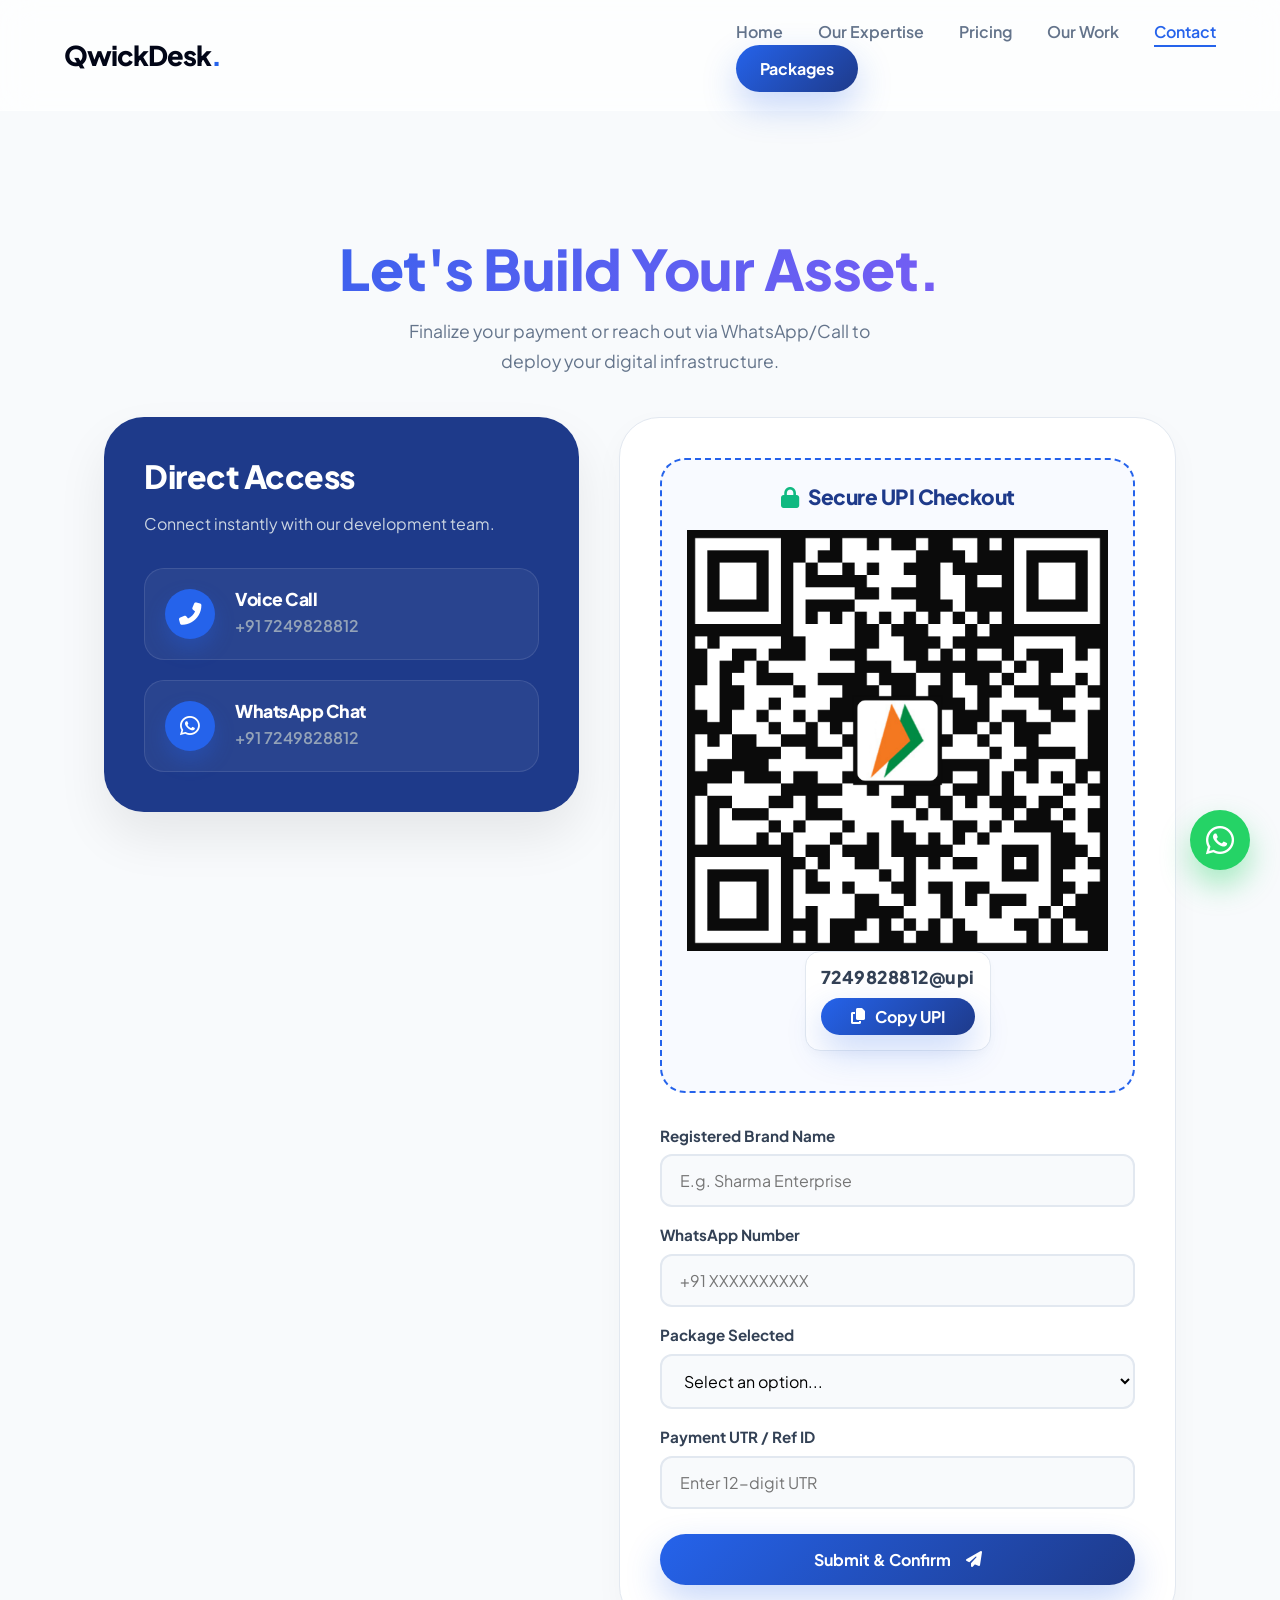
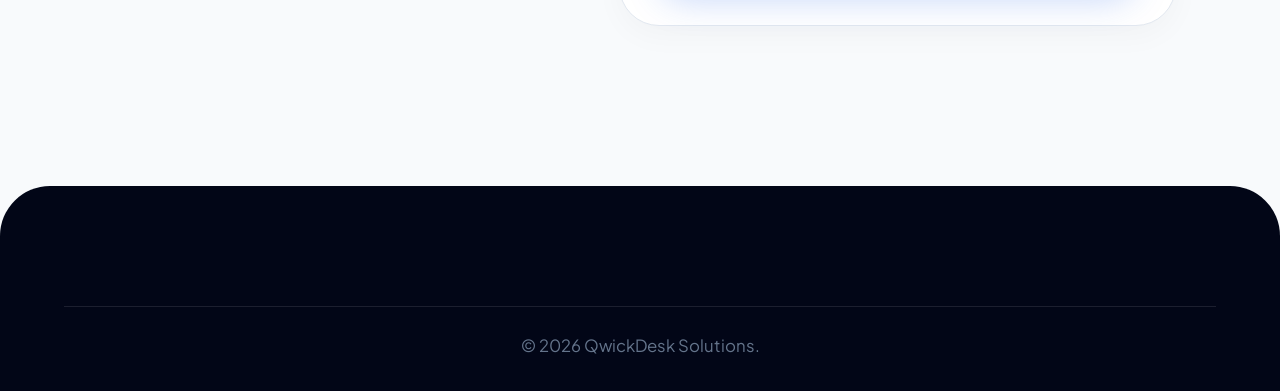
==== commit eb6c24df: "Update contact.html" ====
--- a/contact.html
+++ b/contact.html
@@ -3,59 +3,49 @@
 <head>
     <meta charset="UTF-8">
     <meta name="viewport" content="width=device-width, initial-scale=1.0">
-    <title>Start Project | QwickDesk</title>
+    <title>Contact & Checkout | QwickDesk</title>
     <link rel="stylesheet" href="https://cdnjs.cloudflare.com/ajax/libs/font-awesome/6.4.0/css/all.min.css">
     <link rel="stylesheet" href="style.css">
     <style>
-        .contact-wrap { display: grid; grid-template-columns: 1fr 1.3fr; gap: 60px; margin-top: 50px; margin-bottom: 80px; }
+        /* Contact Page Layout Refinements */
+        .contact-header { padding-top: 150px; padding-bottom: 40px; text-align: center; }
+        .contact-header h1 { font-size: 3.5rem; margin-bottom: 15px; }
         
-        .info-card { background: var(--primary); padding: 60px; border-radius: 40px; color: white; box-shadow: var(--shadow-heavy); }
-        .info-card h2 { color: white; margin-bottom: 20px; font-size: 2.8rem; }
-        .info-card p { color: #cbd5e1; margin-bottom: 50px; font-size: 1.15rem; }
+        .contact-wrapper { display: flex; flex-wrap: wrap; gap: 40px; justify-content: center; align-items: flex-start; max-width: 1200px; margin: 0 auto; padding-bottom: 80px; }
         
-        .contact-method { display: flex; align-items: center; gap: 20px; margin-bottom: 35px; background: rgba(255,255,255,0.05); padding: 20px; border-radius: 20px; border: 1px solid rgba(255,255,255,0.1); transition: var(--transition); }
-        .contact-method:hover { background: rgba(255,255,255,0.1); transform: translateX(10px); }
-        .contact-method i { font-size: 24px; color: white; background: var(--primary-light); width: 60px; height: 60px; display: flex; align-items: center; justify-content: center; border-radius: 50%; box-shadow: var(--shadow-glow); }
-        .contact-method h4 { color: white; font-size: 1.1rem; margin-bottom: 5px; }
-        .contact-method a { color: #cbd5e1; font-weight: 600; font-size: 1rem; }
+        /* Direct Access Box - Optimized for Mobile */
+        .direct-access-box { flex: 1; min-width: 300px; background: var(--primary-dark); color: white; padding: 40px; border-radius: 40px; box-shadow: var(--shadow-heavy); }
+        .direct-access-box h2 { font-size: 2rem; margin-bottom: 15px; color: white; }
+        .direct-access-box p { color: #cbd5e1; font-size: 1rem; margin-bottom: 30px; }
         
-        /* Form & Payment Container */
-        .form-card { background: var(--white); padding: 60px; border-radius: 40px; box-shadow: var(--shadow-soft); border: 1px solid #e2e8f0; }
+        .contact-method { display: flex; align-items: center; gap: 20px; margin-bottom: 20px; padding: 20px; background: rgba(255,255,255,0.05); border-radius: 20px; border: 1px solid rgba(255,255,255,0.1); transition: var(--transition); }
+        .contact-method:hover { background: rgba(255,255,255,0.1); transform: translateX(5px); }
+        .contact-method i { font-size: 1.4rem; color: white; background: var(--primary-light); padding: 12px; border-radius: 50%; width: 50px; height: 50px; display: flex; justify-content: center; align-items: center; box-shadow: 0 10px 20px rgba(37, 99, 235, 0.3); }
+        .contact-method h4 { margin: 0; font-size: 1.1rem; margin-bottom: 2px; color: white; }
+        .contact-method a { color: #94a3b8; text-decoration: none; font-size: 1rem; font-weight: 600; }
         
-        .payment-box { background: #f8fafc; border: 2px dashed var(--primary-light); padding: 40px; border-radius: 24px; margin-bottom: 40px; text-align: center; }
-        .payment-box h4 { color: var(--primary); font-size: 1.4rem; margin-bottom: 25px; font-weight: 800; }
-        .qr-code-img { max-width: 180px; margin: 0 auto 25px; border-radius: 16px; border: 4px solid white; box-shadow: var(--shadow-soft); transition: var(--transition-bounce); }
-        .qr-code-img:hover { transform: scale(1.05); }
+        /* Form Box */
+        .form-container-box { flex: 1.2; min-width: 320px; background: var(--white); padding: 40px; border-radius: 40px; box-shadow: var(--shadow-soft); border: 1px solid #e2e8f0; }
         
-        .upi-container { display: flex; align-items: center; justify-content: space-between; background: white; padding: 15px 25px; border-radius: 12px; border: 2px solid #e2e8f0; max-width: 400px; margin: 0 auto 20px; box-shadow: var(--shadow-soft); }
-        .upi-id { font-size: 1.2rem; font-weight: 800; color: var(--primary); }
-        .copy-btn { background: var(--primary-light); color: white; border: none; padding: 10px 18px; border-radius: 10px; font-weight: 700; cursor: pointer; transition: 0.3s; }
+        /* UPI Section */
+        .upi-checkout-box { border: 2px dashed var(--primary-light); background: rgba(37,99,235,0.03); border-radius: 25px; padding: 25px; text-align: center; margin-bottom: 30px; }
+        .upi-checkout-box h3 { color: var(--primary-dark); font-size: 1.3rem; margin-bottom: 20px; display: flex; justify-content: center; align-items: center; gap: 10px; }
         
-        .input-group { margin-bottom: 25px; }
-        .input-group label { display: block; font-weight: 700; margin-bottom: 10px; color: var(--primary); }
-        .input-group input, .input-group select, .input-group textarea { width: 100%; padding: 18px; border: 2px solid #e2e8f0; border-radius: 16px; background: #f8fafc; font-size: 1.05rem; font-weight: 500; outline: none; transition: 0.3s; color: var(--text-main); font-family: inherit; }
-        .input-group input:focus, .input-group select:focus, .input-group textarea:focus { border-color: var(--primary-light); background: white; box-shadow: 0 0 0 4px rgba(37,99,235,0.1); }
+        .upi-copy-container { background: white; padding: 15px; border-radius: 15px; border: 1px solid #e2e8f0; display: inline-block; margin-bottom: 15px; box-shadow: 0 4px 10px rgba(0,0,0,0.02); }
+        .upi-copy-container h4 { font-size: 1.1rem; color: var(--text-main); margin-bottom: 10px; letter-spacing: 0.5px; }
         
-        /* The New Explicit Success Message */
-        #success-message { display: none; text-align: center; padding: 60px 40px; background: #ecfdf5; border: 2px solid #a7f3d0; border-radius: 30px; box-shadow: 0 20px 40px rgba(16, 185, 129, 0.1); animation: fade-in 0.5s ease-out; }
-        #success-message i { font-size: 70px; color: var(--secondary); margin-bottom: 15px; }
-        #success-message h3 { font-size: 2.2rem; color: #064e3b; margin-bottom: 10px; font-weight: 900; }
-        #success-message h4 { font-size: 1.3rem; color: #047857; margin-bottom: 20px; font-weight: 700; border-bottom: 2px solid #a7f3d0; display: inline-block; padding-bottom: 5px; }
-        #success-message p { font-size: 1.1rem; color: #065f46; font-weight: 500; line-height: 1.7; }
-
-        @keyframes fade-in { from { opacity: 0; transform: translateY(20px); } to { opacity: 1; transform: translateY(0); } }
-
-        @media (max-width: 991px) {
-            .contact-wrap { grid-template-columns: 1fr; gap: 40px; margin-top: 30px; }
-            .info-card, .form-card { padding: 40px 25px; }
-            .upi-container { flex-direction: column; gap: 15px; }
-            .copy-btn { width: 100%; }
-        }
+        .input-group { margin-bottom: 15px; text-align: left; }
+        .input-group label { display: block; font-weight: 700; margin-bottom: 6px; color: var(--text-main); font-size: 0.95rem; }
+        .input-group input, .input-group select { width: 100%; padding: 14px 18px; border: 2px solid #e2e8f0; border-radius: 12px; font-size: 1rem; transition: 0.3s; background: #f8fafc; font-family: inherit; }
+        
+        /* Success Message */
+        #success-message { display: none; text-align: center; background: white; padding: 40px 20px; border-radius: 40px; box-shadow: var(--shadow-heavy); border: 2px solid #10b981; }
+        #success-message i { font-size: 3.5rem; color: #10b981; margin-bottom: 20px; }
+        #success-message h2 { font-size: 1.8rem; margin-bottom: 10px; color: var(--text-main); }
     </style>
 </head>
 <body>
 
-    <!-- Premium Navbar -->
     <nav class="navbar">
         <div class="logo">QwickDesk<span>.</span></div>
         <div class="nav-menu">
@@ -73,201 +63,91 @@
         </div>
     </nav>
 
-    <!-- Header Section -->
-    <section class="section-padding container">
-        <div class="section-title reveal fade-up">
-            <span class="badge-premium" style="margin-bottom: 15px;">Secure Onboarding</span>
-            <h1 class="text-gradient" style="font-size: 4rem; margin-bottom: 10px;">Launch Project</h1>
-            <p style="color: var(--text-muted); font-size: 1.1rem; max-width: 600px; margin: 0 auto;">Confirm your slot and initiate the development process instantly.</p>
+    <header class="contact-header container reveal fade-up">
+        <h1 class="text-gradient">Let's Build Your Asset.</h1>
+        <p style="color: var(--text-muted); font-size: 1.1rem; max-width: 500px; margin: 0 auto;">Finalize your payment or reach out via WhatsApp/Call to deploy your digital infrastructure.</p>
+    </header>
+
+    <section class="container contact-wrapper">
+        
+        <!-- Left Box -->
+        <div class="direct-access-box reveal fade-left delay-1">
+            <h2>Direct Access</h2>
+            <p>Connect instantly with our development team.</p>
+            
+            <div class="contact-method">
+                <i class="fas fa-phone-alt"></i>
+                <div>
+                    <h4>Voice Call</h4>
+                    <a href="tel:+917249828812">+91 7249828812</a>
+                </div>
+            </div>
+            
+            <div class="contact-method" style="margin-bottom: 0;">
+                <i class="fab fa-whatsapp"></i>
+                <div>
+                    <h4>WhatsApp Chat</h4>
+                    <a href="https://wa.me/917249828812" target="_blank">+91 7249828812</a>
+                </div>
+            </div>
         </div>
 
-        <div class="contact-wrap">
-            <!-- Left Info Card with 3D Hover -->
-            <div class="info-card card-3d reveal fade-left">
-                <h2>Direct Access</h2>
-                <p>Connect securely with our development team using the channels below.</p>
-                
-                <div class="contact-method">
-                    <i class="fas fa-phone-alt"></i>
-                    <div>
-                        <h4>Voice Call</h4>
-                        <a href="tel:+917249828812">+91 7249828812</a>
-                    </div>
-                </div>
-                <div class="contact-method">
-                    <i class="fab fa-whatsapp"></i>
-                    <div>
-                        <h4>WhatsApp Chat</h4>
-                        <a href="https://wa.me/917249828812">+91 7249828812</a>
-                    </div>
-                </div>
-                <div class="contact-method">
-                    <i class="fas fa-envelope"></i>
-                    <div>
-                        <h4>Email Us</h4>
-                        <a href="mailto:qwickdesksolutions@outlook.com">qwickdesksolutions@outlook.com</a>
-                    </div>
+        <!-- Right Box -->
+        <div class="form-container-box reveal fade-right delay-2" id="form-container-box">
+            <div class="upi-checkout-box">
+                <h3><i class="fas fa-lock" style="color: #10b981;"></i> Secure UPI Checkout</h3>
+                <img src="scanner.png" alt="Scan to Pay" class="qr-scanner-img">
+                <div class="upi-copy-container">
+                    <h4 id="upi-text">7249828812@upi</h4>
+                    <button type="button" class="btn btn-primary" id="copy-btn-element" onclick="copyUPI()" style="width: 100%; padding: 8px 20px;">
+                        <i class="fas fa-copy"></i> Copy UPI
+                    </button>
                 </div>
             </div>
 
-            <!-- Right Form Card with 3D Hover -->
-            <div class="form-card card-3d reveal fade-right delay-1">
-                
-                <!-- Explicit Success State Box (Hidden by default) -->
-                <div id="success-message">
-                    <i class="fas fa-check-circle"></i>
-                    <h3>Form Submitted!</h3>
-                    <h4>Payment Under Verification</h4>
-                    <p>We have successfully received your project requirements and UTR number.<br>Our billing team will verify your payment and contact you shortly to initiate the project.</p>
-                    <a href="index.html" class="btn btn-primary" style="margin-top: 20px;">Back to Home</a>
+            <form id="qwickdesk-form" action="https://formspree.io/f/YOUR_FORM_ID_HERE" method="POST">
+                <div class="input-group">
+                    <label>Registered Brand Name</label>
+                    <input type="text" name="Brand_Name" placeholder="E.g. Sharma Enterprise" required>
                 </div>
                 
-                <!-- Form Box Wrapper -->
-                <div id="form-container-box">
-                    <form id="qwickdesk-form" action="https://formspree.io/f/xaqrevgl" method="POST">
-                        
-                        <div class="payment-box">
-                            <h4><i class="fas fa-lock" style="color: var(--secondary);"></i> Secure UPI Checkout</h4>
-                            <!-- Scanner image (Remember to keep scanner.png exactly this name) -->
-                            <img src="scanner.png" alt="Scan to Pay" class="qr-code-img">
-                            <div class="upi-container">
-                                <span class="upi-id" id="upi-text">7249828812@upi</span>
-                                <button type="button" class="copy-btn" onclick="copyUPI()" id="copy-btn-element">
-                                    <i class="fas fa-copy"></i> Copy
-                                </button>
-                            </div>
-                            <p style="color: var(--text-muted); font-size: 0.95rem;">Scan QR or copy UPI ID. Complete payment and enter Reference/UTR below.</p>
-                        </div>
+                <div class="input-group">
+                    <label>WhatsApp Number</label>
+                    <input type="tel" name="WhatsApp_Number" placeholder="+91 XXXXXXXXXX" required>
+                </div>
+                
+                <div class="input-group">
+                    <label>Package Selected</label>
+                    <select name="Package" required>
+                        <option value="" disabled selected>Select an option...</option>
+                        <option value="Starter Plan (₹699)">Starter Plan (₹699)</option>
+                        <option value="Growth Plan (₹999)">Growth Plan (₹999)</option>
+                        <option value="Pro Elite Plan (₹1499)">Pro Elite Plan (₹1499)</option>
+                    </select>
+                </div>
 
-                        <div class="input-group">
-                            <label>Registered Brand / Name</label>
-                            <input type="text" name="name" placeholder="E.g. Sharma Enterprise" required>
-                        </div>
-                        <div class="input-group">
-                            <label>WhatsApp Number</label>
-                            <input type="tel" name="phone" placeholder="+91" required>
-                        </div>
-                        <div class="input-group">
-                            <label>Select Requirement</label>
-                            <select name="plan" required>
-                                <option value="" disabled selected>-- Choose a package --</option>
-                                <option value="Starter Plan (699)">Starter (₹699)</option>
-                                <option value="Growth Plan (999)">Growth (₹999)</option>
-                                <option value="Pro Plan (1499)">Pro (₹1,499)</option>
-                                <option value="Custom Dynamic">Custom Enterprise Build</option>
-                            </select>
-                        </div>
-                        <div class="input-group">
-                            <label style="color: var(--primary-light);">12-Digit UTR / Reference ID</label>
-                            <input type="text" name="utr_number" placeholder="Enter transaction reference" required>
-                        </div>
-                        <div class="input-group">
-                            <label>Project Brief</label>
-                            <textarea name="message" rows="4" placeholder="Briefly explain your vision..." required></textarea>
-                        </div>
-                        
-                        <button type="submit" id="submit-btn" class="btn btn-primary" style="width: 100%; padding: 20px; font-size: 1.1rem;">
-                            Submit Form & Payment <i class="fas fa-paper-plane" style="margin-left: 8px;"></i>
-                        </button>
-                        <p id="error-msg" style="display:none; color: var(--accent); margin-top: 15px; text-align: center; font-weight: 700;">Oops! Submission failed. Please try again.</p>
-                    </form>
+                <div class="input-group">
+                    <label>Payment UTR / Ref ID</label>
+                    <input type="text" name="UTR_ID" placeholder="Enter 12-digit UTR">
                 </div>
-            </div>
+                
+                <button type="submit" id="submit-btn" class="btn btn-primary" style="width: 100%; padding: 15px; margin-top: 10px;">
+                    Submit & Confirm <i class="fas fa-paper-plane" style="margin-left: 5px;"></i>
+                </button>
+            </form>
         </div>
+
+        <div id="success-message" class="reveal">
+            <i class="fas fa-check-circle"></i>
+            <h2>Asset Initialization Started!</h2>
+            <p style="color: var(--text-muted);">Details received. Our developer will WhatsApp you shortly.</p>
+            <a href="index.html" class="btn btn-outline" style="margin-top: 20px;">Back to Home</a>
+        </div>
+
     </section>
 
-    <!-- Floating WhatsApp -->
     <a href="https://wa.me/917249828812" class="floating-wa"><i class="fab fa-whatsapp"></i></a>
-
-    <!-- Premium Global Footer -->
-    <footer class="premium-footer">
-        <div class="footer-grid">
-            <div class="footer-brand">
-                <h2>QwickDesk<span>.</span></h2>
-                <p>Dominate your local market with elite digital infrastructure. We build assets that work 24/7 for you.</p>
-                <a href="https://www.instagram.com/qwickdesksolutions?igsh=MW15anRmbDFxbmhkZw==" target="_blank" class="social-btn" style="background: linear-gradient(45deg, #f09433 0%, #e6683c 25%, #dc2743 50%, #cc2366 75%, #bc1888 100%); color: white; padding: 10px 20px; border-radius: 30px; font-weight: 600; display: inline-flex; align-items: center; gap: 8px; border: none; box-shadow: var(--shadow-glow); transition: 0.3s;">
-                    <i class="fab fa-instagram" style="font-size: 1.2rem;"></i> Follow on Instagram
-                </a>
-            </div>
-            <div class="footer-links">
-                <h4>Quick Links</h4>
-                <a href="index.html">Home</a>
-                <a href="services.html">Expertise & Process</a>
-                <a href="pricing.html">Plans & Pricing</a>
-                <a href="portfolio.html">Our Work</a>
-            </div>
-            <div class="footer-links">
-                <h4>Dedicated A/C Support</h4>
-                <p>We are available 24/7 for our premium clients.</p>
-                <div class="support-box">
-                    <span>Direct Support Line</span>
-                    <a href="tel:+917249828812"><i class="fas fa-headset"></i> +91 7249828812</a>
-                </div>
-            </div>
-        </div>
-        <div class="footer-bottom">
-            <p>&copy; 2026 QwickDesk Solutions. All Rights Reserved.</p>
-        </div>
-    </footer>
-
-    <!-- Essential Scripts -->
+    <footer class="premium-footer"><div class="footer-bottom"><p>&copy; 2026 QwickDesk Solutions.</p></div></footer>
     <script src="script.js"></script>
-    <script>
-        // Copy UPI Functionality
-        function copyUPI() {
-            var upiText = document.getElementById("upi-text").innerText;
-            navigator.clipboard.writeText(upiText).then(function() {
-                var btn = document.getElementById("copy-btn-element");
-                btn.innerHTML = '<i class="fas fa-check"></i> Copied!';
-                btn.style.background = "var(--secondary)"; // Turns Green
-                
-                setTimeout(function() {
-                    btn.innerHTML = '<i class="fas fa-copy"></i> Copy';
-                    btn.style.background = "var(--primary-light)"; // Back to Blue
-                }, 3000);
-            });
-        }
-
-        // Formspree AJAX Form Submission (No Page Reload)
-        var form = document.getElementById("qwickdesk-form");
-        form.addEventListener("submit", function(event) {
-            event.preventDefault(); // Stop default redirection
-            
-            var btn = document.getElementById("submit-btn");
-            var originalText = btn.innerHTML;
-            
-            // Show Loading State
-            btn.innerHTML = '<i class="fas fa-spinner fa-spin"></i> Processing Securely...';
-            btn.disabled = true;
-            btn.style.opacity = '0.8';
-
-            var data = new FormData(form);
-            
-            fetch(form.action, {
-                method: form.method,
-                body: data,
-                headers: { 'Accept': 'application/json' }
-            }).then(response => {
-                if (response.ok) {
-                    // Hide Form and Show Success Message
-                    document.getElementById("form-container-box").style.display = "none";
-                    document.getElementById("success-message").style.display = "block";
-                } else {
-                    // Handle Error
-                    document.getElementById("error-msg").style.display = "block";
-                    btn.innerHTML = originalText;
-                    btn.disabled = false;
-                    btn.style.opacity = '1';
-                }
-            }).catch(error => {
-                // Handle Network Error
-                document.getElementById("error-msg").style.display = "block";
-                btn.innerHTML = originalText;
-                btn.disabled = false;
-                btn.style.opacity = '1';
-            });
-        });
-    </script>
 </body>
-                </html>
-                
+</html>
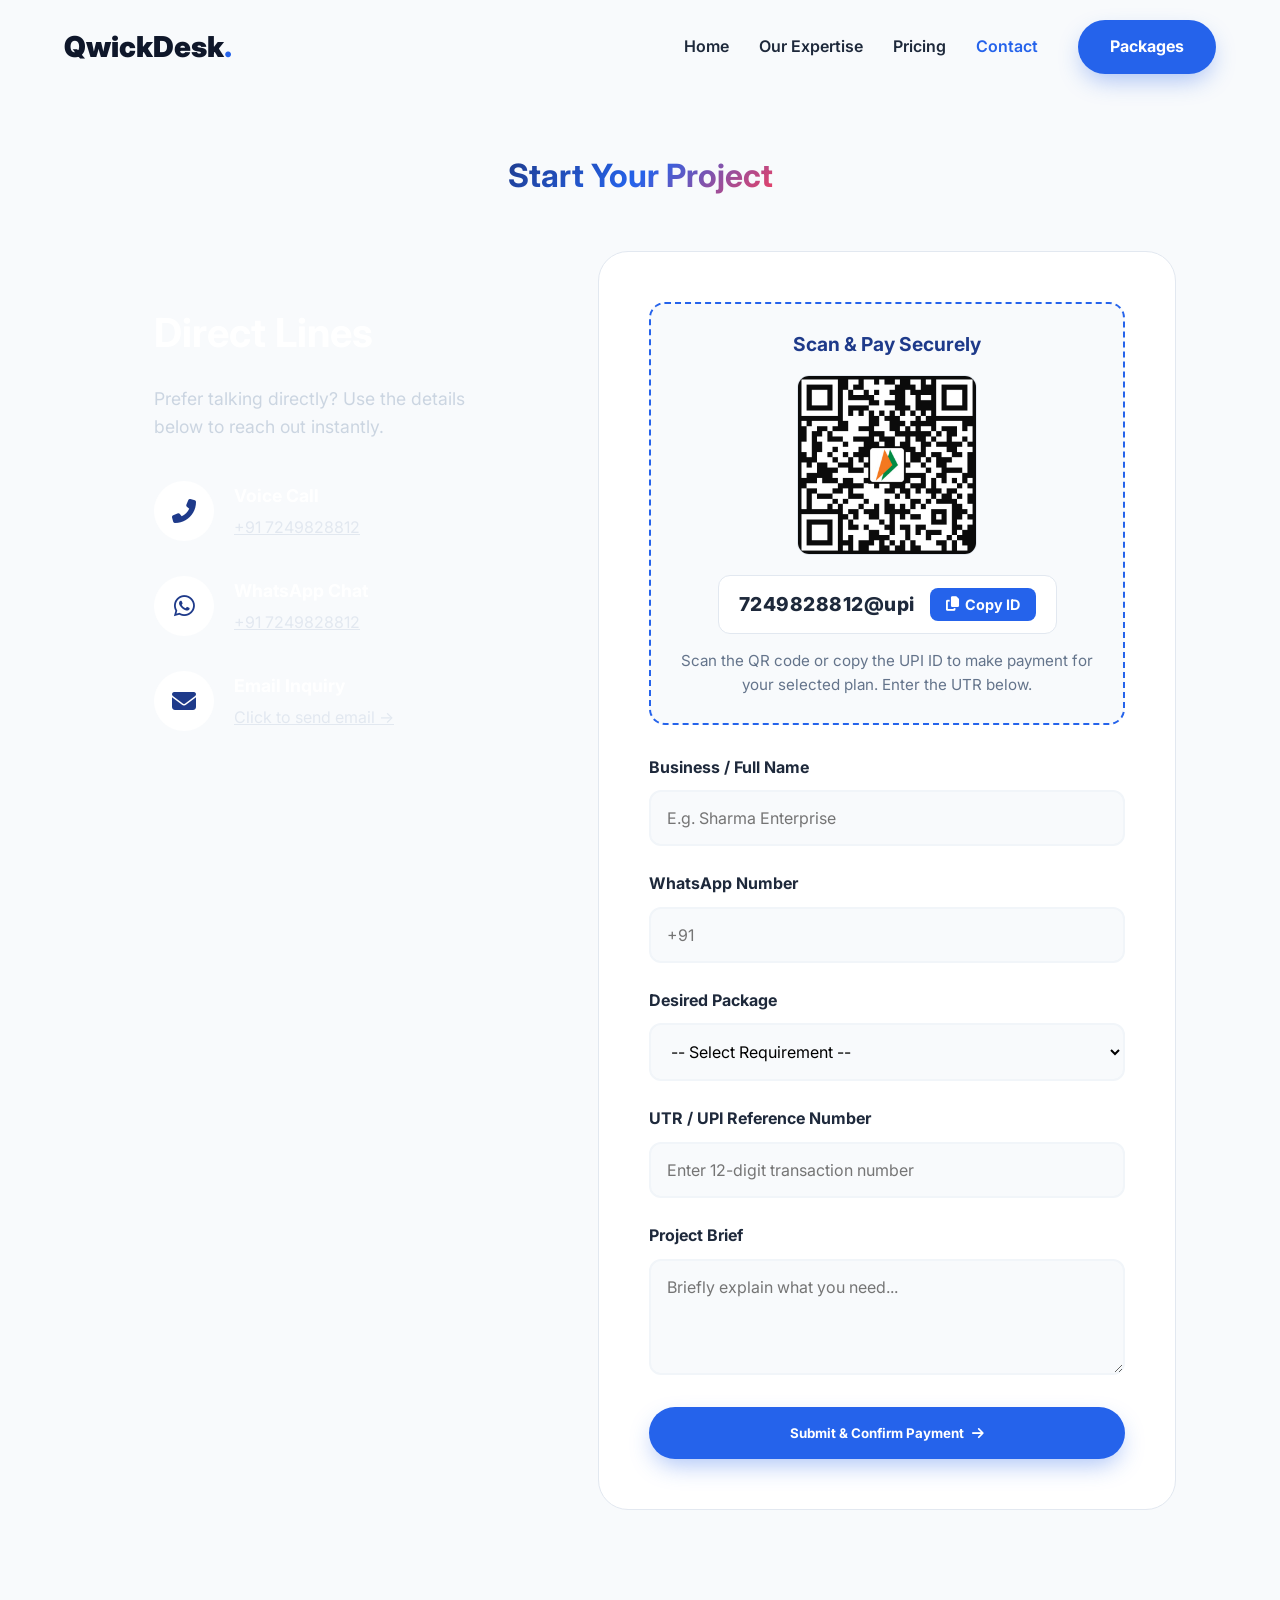
==== commit 0559a825: "Update contact.html" ====
--- a/contact.html
+++ b/contact.html
@@ -3,45 +3,61 @@
 <head>
     <meta charset="UTF-8">
     <meta name="viewport" content="width=device-width, initial-scale=1.0">
-    <title>Contact & Checkout | QwickDesk</title>
+    <title>Contact Us | QwickDesk Solutions</title>
     <link rel="stylesheet" href="https://cdnjs.cloudflare.com/ajax/libs/font-awesome/6.4.0/css/all.min.css">
     <link rel="stylesheet" href="style.css">
     <style>
-        /* Contact Page Layout Refinements */
-        .contact-header { padding-top: 150px; padding-bottom: 40px; text-align: center; }
-        .contact-header h1 { font-size: 3.5rem; margin-bottom: 15px; }
-        
-        .contact-wrapper { display: flex; flex-wrap: wrap; gap: 40px; justify-content: center; align-items: flex-start; max-width: 1200px; margin: 0 auto; padding-bottom: 80px; }
-        
-        /* Direct Access Box - Optimized for Mobile */
-        .direct-access-box { flex: 1; min-width: 300px; background: var(--primary-dark); color: white; padding: 40px; border-radius: 40px; box-shadow: var(--shadow-heavy); }
-        .direct-access-box h2 { font-size: 2rem; margin-bottom: 15px; color: white; }
-        .direct-access-box p { color: #cbd5e1; font-size: 1rem; margin-bottom: 30px; }
-        
-        .contact-method { display: flex; align-items: center; gap: 20px; margin-bottom: 20px; padding: 20px; background: rgba(255,255,255,0.05); border-radius: 20px; border: 1px solid rgba(255,255,255,0.1); transition: var(--transition); }
-        .contact-method:hover { background: rgba(255,255,255,0.1); transform: translateX(5px); }
-        .contact-method i { font-size: 1.4rem; color: white; background: var(--primary-light); padding: 12px; border-radius: 50%; width: 50px; height: 50px; display: flex; justify-content: center; align-items: center; box-shadow: 0 10px 20px rgba(37, 99, 235, 0.3); }
-        .contact-method h4 { margin: 0; font-size: 1.1rem; margin-bottom: 2px; color: white; }
-        .contact-method a { color: #94a3b8; text-decoration: none; font-size: 1rem; font-weight: 600; }
+        .header-bg { text-align: center; padding: 150px 5% 50px; }
+        
+        .contact-wrap { display: grid; grid-template-columns: 1fr 1.3fr; gap: 50px; max-width: 1200px; margin: 0 auto 100px; padding: 0 5%; }
+        
+        /* Direct Info Box */
+        .info-card { background: linear-gradient(135deg, var(--dark), var(--primary)); padding: 50px; border-radius: 30px; color: white; box-shadow: var(--shadow-md); }
+        .info-card h2 { color: white; margin-bottom: 20px; font-size: 2.5rem; }
+        .info-card p { color: #cbd5e1; margin-bottom: 40px; font-size: 1.1rem; }
+        
+        .contact-method { display: flex; align-items: center; gap: 20px; margin-bottom: 35px; }
+        .contact-method i { font-size: 24px; color: var(--primary); background: white; width: 60px; height: 60px; display: flex; align-items: center; justify-content: center; border-radius: 50%; flex-shrink: 0; }
+        .contact-method h4 { color: white; font-size: 1.1rem; margin-bottom: 5px; }
+        .contact-method a { color: #e2e8f0; transition: var(--transition); font-size: 1rem; }
+        .contact-method a:hover { color: var(--secondary); }
         
         /* Form Box */
-        .form-container-box { flex: 1.2; min-width: 320px; background: var(--white); padding: 40px; border-radius: 40px; box-shadow: var(--shadow-soft); border: 1px solid #e2e8f0; }
-        
-        /* UPI Section */
-        .upi-checkout-box { border: 2px dashed var(--primary-light); background: rgba(37,99,235,0.03); border-radius: 25px; padding: 25px; text-align: center; margin-bottom: 30px; }
-        .upi-checkout-box h3 { color: var(--primary-dark); font-size: 1.3rem; margin-bottom: 20px; display: flex; justify-content: center; align-items: center; gap: 10px; }
-        
-        .upi-copy-container { background: white; padding: 15px; border-radius: 15px; border: 1px solid #e2e8f0; display: inline-block; margin-bottom: 15px; box-shadow: 0 4px 10px rgba(0,0,0,0.02); }
-        .upi-copy-container h4 { font-size: 1.1rem; color: var(--text-main); margin-bottom: 10px; letter-spacing: 0.5px; }
-        
-        .input-group { margin-bottom: 15px; text-align: left; }
-        .input-group label { display: block; font-weight: 700; margin-bottom: 6px; color: var(--text-main); font-size: 0.95rem; }
-        .input-group input, .input-group select { width: 100%; padding: 14px 18px; border: 2px solid #e2e8f0; border-radius: 12px; font-size: 1rem; transition: 0.3s; background: #f8fafc; font-family: inherit; }
-        
-        /* Success Message */
-        #success-message { display: none; text-align: center; background: white; padding: 40px 20px; border-radius: 40px; box-shadow: var(--shadow-heavy); border: 2px solid #10b981; }
-        #success-message i { font-size: 3.5rem; color: #10b981; margin-bottom: 20px; }
-        #success-message h2 { font-size: 1.8rem; margin-bottom: 10px; color: var(--text-main); }
+        .form-card { background: white; padding: 50px; border-radius: 30px; box-shadow: var(--shadow-sm); border: 1px solid #e2e8f0; }
+        .input-group { margin-bottom: 25px; }
+        .input-group label { display: block; font-weight: 700; margin-bottom: 10px; color: var(--text-main); }
+        .input-group input, .input-group select, .input-group textarea { width: 100%; padding: 16px; border: 2px solid #f1f5f9; border-radius: 12px; background: #f8fafc; outline: none; font-size: 1rem; transition: var(--transition); }
+        .input-group input:focus, .input-group select:focus, .input-group textarea:focus { border-color: var(--primary-light); background: white; box-shadow: 0 0 0 4px rgba(37,99,235,0.1); }
+        
+        /* Payment Box UI with QR & Copy Button */
+        .payment-box { background: #f8fafc; border: 2px dashed var(--primary-light); padding: 25px; border-radius: 16px; margin-bottom: 30px; text-align: center; }
+        .payment-box h4 { color: var(--primary); font-size: 1.2rem; margin-bottom: 15px; }
+        
+        /* QR Code Styling */
+        .qr-code-img { max-width: 180px; height: auto; margin: 0 auto 20px; border-radius: 12px; box-shadow: var(--shadow-sm); border: 1px solid #e2e8f0; display: block; }
+        
+        .upi-container { display: flex; align-items: center; justify-content: center; gap: 15px; background: white; padding: 12px 20px; border-radius: 12px; border: 1px solid #e2e8f0; width: fit-content; margin: 0 auto 15px; box-shadow: var(--shadow-sm); }
+        .upi-id { font-size: 1.2rem; font-weight: 800; color: var(--dark); letter-spacing: 0.5px; }
+        
+        .copy-btn { background: var(--primary-light); color: white; border: none; padding: 8px 16px; border-radius: 8px; font-size: 0.9rem; font-weight: 700; cursor: pointer; transition: var(--transition); display: flex; align-items: center; gap: 6px; }
+        .copy-btn:hover { background: var(--primary); transform: translateY(-2px); }
+        
+        .payment-box p { font-size: 0.95rem; color: var(--text-muted); }
+
+        /* Success Message UI */
+        #success-message { display: none; text-align: center; padding: 40px 20px; background: #f0fdf4; border: 1px solid #bbf7d0; border-radius: 20px; }
+        #success-message i { font-size: 60px; color: var(--secondary); margin-bottom: 20px; }
+        #success-message h3 { font-size: 2rem; color: #166534; margin-bottom: 15px; }
+        #success-message p { font-size: 1.1rem; color: #15803d; font-weight: 600; line-height: 1.6; }
+
+        @media (max-width: 991px) {
+            .contact-wrap { grid-template-columns: 1fr; gap: 40px; }
+            .info-card, .form-card { padding: 40px 20px; }
+            .info-card h2 { font-size: 2rem; }
+            .upi-container { flex-direction: column; gap: 10px; width: 100%; }
+            .copy-btn { width: 100%; justify-content: center; }
+            .qr-code-img { max-width: 150px; } /* Thoda chota for mobile */
+        }
     </style>
 </head>
 <body>
@@ -53,101 +69,170 @@
                 <li><a href="index.html">Home</a></li>
                 <li><a href="services.html">Our Expertise</a></li>
                 <li><a href="pricing.html">Pricing</a></li>
-                <li><a href="portfolio.html">Our Work</a></li>
                 <li><a href="contact.html" class="active">Contact</a></li>
             </ul>
             <div class="nav-actions">
-                <a href="pricing.html" class="btn btn-primary" style="padding: 10px 24px;">Packages</a>
+                <a href="pricing.html" class="btn btn-primary">Packages</a>
                 <div class="hamburger"><i class="fas fa-bars"></i></div>
             </div>
         </div>
     </nav>
 
-    <header class="contact-header container reveal fade-up">
-        <h1 class="text-gradient">Let's Build Your Asset.</h1>
-        <p style="color: var(--text-muted); font-size: 1.1rem; max-width: 500px; margin: 0 auto;">Finalize your payment or reach out via WhatsApp/Call to deploy your digital infrastructure.</p>
+    <header class="header-bg reveal">
+        <h1 class="text-gradient">Start Your Project</h1>
     </header>
 
-    <section class="container contact-wrapper">
-        
-        <!-- Left Box -->
-        <div class="direct-access-box reveal fade-left delay-1">
-            <h2>Direct Access</h2>
-            <p>Connect instantly with our development team.</p>
+    <section class="contact-wrap">
+        
+        <!-- Details Box -->
+        <div class="info-card reveal">
+            <h2>Direct Lines</h2>
+            <p>Prefer talking directly? Use the details below to reach out instantly.</p>
             
             <div class="contact-method">
                 <i class="fas fa-phone-alt"></i>
-                <div>
+                <div class="break-text">
                     <h4>Voice Call</h4>
                     <a href="tel:+917249828812">+91 7249828812</a>
                 </div>
             </div>
-            
-            <div class="contact-method" style="margin-bottom: 0;">
+            <div class="contact-method">
                 <i class="fab fa-whatsapp"></i>
-                <div>
+                <div class="break-text">
                     <h4>WhatsApp Chat</h4>
-                    <a href="https://wa.me/917249828812" target="_blank">+91 7249828812</a>
+                    <a href="https://wa.me/917249828812">+91 7249828812</a>
+                </div>
+            </div>
+            <div class="contact-method">
+                <i class="fas fa-envelope"></i>
+                <div class="break-text" style="width: 100%;">
+                    <h4>Email Inquiry</h4>
+                    <a href="mailto:qwickdesksolutions@outlook.com">Click to send email &rarr;</a>
                 </div>
             </div>
         </div>
 
-        <!-- Right Box -->
-        <div class="form-container-box reveal fade-right delay-2" id="form-container-box">
-            <div class="upi-checkout-box">
-                <h3><i class="fas fa-lock" style="color: #10b981;"></i> Secure UPI Checkout</h3>
-                <img src="scanner.png" alt="Scan to Pay" class="qr-scanner-img">
-                <div class="upi-copy-container">
-                    <h4 id="upi-text">7249828812@upi</h4>
-                    <button type="button" class="btn btn-primary" id="copy-btn-element" onclick="copyUPI()" style="width: 100%; padding: 8px 20px;">
-                        <i class="fas fa-copy"></i> Copy UPI
-                    </button>
-                </div>
-            </div>
-
-            <form id="qwickdesk-form" action="https://formspree.io/f/YOUR_FORM_ID_HERE" method="POST">
-                <div class="input-group">
-                    <label>Registered Brand Name</label>
-                    <input type="text" name="Brand_Name" placeholder="E.g. Sharma Enterprise" required>
-                </div>
-                
+        <!-- Right Side Container -->
+        <div class="form-card reveal delay-1">
+            
+            <!-- Success Message (Shows AFTER form is submitted) -->
+            <div id="success-message">
+                <i class="fas fa-check-circle"></i>
+                <h3>Details Received!</h3>
+                <p>Please wait for payment confirmation.<br>Our expert team will connect with you shortly to start the project.</p>
+            </div>
+            
+            <!-- Form -->
+            <form id="qwickdesk-form" action="https://formspree.io/f/xaqrevgl" method="POST">
+                
+                <!-- UPI Payment Box with QR Code (PNG) & Copy Option -->
+                <div class="payment-box">
+                    <h4>Scan & Pay Securely</h4>
+                    
+                    <!-- Yahan humne .png kar diya hai -->
+                    <img src="scanner.png" alt="UPI QR Code" class="qr-code-img">
+                    
+                    <div class="upi-container">
+                        <span class="upi-id" id="upi-text">7249828812@upi</span>
+                        <button type="button" class="copy-btn" onclick="copyUPI()" id="copy-btn-element">
+                            <i class="fas fa-copy"></i> Copy ID
+                        </button>
+                    </div>
+                    <p>Scan the QR code or copy the UPI ID to make payment for your selected plan. Enter the UTR below.</p>
+                </div>
+
+                <div class="input-group">
+                    <label>Business / Full Name</label>
+                    <input type="text" name="name" placeholder="E.g. Sharma Enterprise" required>
+                </div>
                 <div class="input-group">
                     <label>WhatsApp Number</label>
-                    <input type="tel" name="WhatsApp_Number" placeholder="+91 XXXXXXXXXX" required>
-                </div>
-                
-                <div class="input-group">
-                    <label>Package Selected</label>
-                    <select name="Package" required>
-                        <option value="" disabled selected>Select an option...</option>
-                        <option value="Starter Plan (₹699)">Starter Plan (₹699)</option>
-                        <option value="Growth Plan (₹999)">Growth Plan (₹999)</option>
-                        <option value="Pro Elite Plan (₹1499)">Pro Elite Plan (₹1499)</option>
+                    <input type="tel" name="phone" placeholder="+91" required>
+                </div>
+                <div class="input-group">
+                    <label>Desired Package</label>
+                    <select name="plan" required>
+                        <option value="" disabled selected>-- Select Requirement --</option>
+                        <option value="Starter Plan (699)">Starter (₹699)</option>
+                        <option value="Growth Plan (999)">Growth (₹999)</option>
+                        <option value="Pro Plan (1499)">Pro (₹1,499)</option>
+                        <option value="Custom Dynamic">Custom Dynamic Work</option>
                     </select>
                 </div>
-
-                <div class="input-group">
-                    <label>Payment UTR / Ref ID</label>
-                    <input type="text" name="UTR_ID" placeholder="Enter 12-digit UTR">
-                </div>
-                
-                <button type="submit" id="submit-btn" class="btn btn-primary" style="width: 100%; padding: 15px; margin-top: 10px;">
-                    Submit & Confirm <i class="fas fa-paper-plane" style="margin-left: 5px;"></i>
+                
+                <!-- UTR Input -->
+                <div class="input-group">
+                    <label>UTR / UPI Reference Number</label>
+                    <input type="text" name="utr_number" placeholder="Enter 12-digit transaction number" required>
+                </div>
+
+                <div class="input-group">
+                    <label>Project Brief</label>
+                    <textarea name="message" rows="4" placeholder="Briefly explain what you need..." required></textarea>
+                </div>
+                
+                <button type="submit" id="submit-btn" class="btn btn-primary" style="width: 100%; padding: 18px;">
+                    Submit & Confirm Payment <i class="fas fa-arrow-right" style="margin-left: 5px;"></i>
                 </button>
+                <p id="error-msg" style="display:none; color: red; margin-top: 15px; text-align: center; font-weight: 600;">Oops! There was a problem submitting your form. Please try again.</p>
             </form>
         </div>
 
-        <div id="success-message" class="reveal">
-            <i class="fas fa-check-circle"></i>
-            <h2>Asset Initialization Started!</h2>
-            <p style="color: var(--text-muted);">Details received. Our developer will WhatsApp you shortly.</p>
-            <a href="index.html" class="btn btn-outline" style="margin-top: 20px;">Back to Home</a>
-        </div>
-
     </section>
 
-    <a href="https://wa.me/917249828812" class="floating-wa"><i class="fab fa-whatsapp"></i></a>
-    <footer class="premium-footer"><div class="footer-bottom"><p>&copy; 2026 QwickDesk Solutions.</p></div></footer>
+    <!-- JavaScript for Copy UPI and Form Submission -->
+    <script>
+        // Copy UPI Functionality
+        function copyUPI() {
+            var upiText = document.getElementById("upi-text").innerText;
+            navigator.clipboard.writeText(upiText).then(function() {
+                var copyBtn = document.getElementById("copy-btn-element");
+                copyBtn.innerHTML = '<i class="fas fa-check"></i> Copied!';
+                copyBtn.style.background = "var(--secondary)";
+                
+                // Revert back after 3 seconds
+                setTimeout(function() {
+                    copyBtn.innerHTML = '<i class="fas fa-copy"></i> Copy ID';
+                    copyBtn.style.background = "var(--primary-light)";
+                }, 3000);
+            });
+        }
+
+        // Form Submit Logic
+        var form = document.getElementById("qwickdesk-form");
+        var successMessage = document.getElementById("success-message");
+        var submitBtn = document.getElementById("submit-btn");
+        var errorMsg = document.getElementById("error-msg");
+
+        form.addEventListener("submit", async function(event) {
+            event.preventDefault(); 
+            
+            submitBtn.innerHTML = 'Processing... <i class="fas fa-spinner fa-spin" style="margin-left: 5px;"></i>';
+            submitBtn.disabled = true;
+
+            var data = new FormData(event.target);
+            
+            fetch(event.target.action, {
+                method: form.method,
+                body: data,
+                headers: { 'Accept': 'application/json' }
+            }).then(response => {
+                if (response.ok) {
+                    form.style.display = "none";
+                    successMessage.style.display = "block";
+                    successMessage.scrollIntoView({ behavior: 'smooth', block: 'center' });
+                } else {
+                    errorMsg.style.display = "block";
+                    submitBtn.innerHTML = 'Submit & Confirm Payment <i class="fas fa-arrow-right"></i>';
+                    submitBtn.disabled = false;
+                }
+            }).catch(error => {
+                errorMsg.style.display = "block";
+                submitBtn.innerHTML = 'Submit & Confirm Payment <i class="fas fa-arrow-right"></i>';
+                submitBtn.disabled = false;
+            });
+        });
+    </script>
     <script src="script.js"></script>
 </body>
 </html>
--- a/style.css
+++ b/style.css
@@ -1,310 +1,269 @@
 /* ==========================================================================
-   QWICKDESK - PREMIUM DIGITAL AGENCY STYLESHEET
-   Version: 2.0 (Extended Deep UI & Advanced Animations)
+   QWICKDESK - GLOBAL STYLESHEET (Premium Agency Theme)
    ========================================================================== */
 
-@import url('https://fonts.googleapis.com/css2?family=Plus+Jakarta+Sans:wght@300;400;500;600;700;800;900&display=swap');
-
-/* --- 1. CORE VARIABLES & THEME --- */
+@import url('https://fonts.googleapis.com/css2?family=Inter:wght@300;400;600;700;800;900&display=swap');
+
 :root {
-    --primary: #020617;       /* Deep Luxury Slate */
-    --primary-light: #2563eb; /* Electric Blue */
-    --primary-dark: #1e3a8a;  /* Deep Navy */
-    --secondary: #10b981;     /* Trust Emerald Green */
-    --accent: #f43f5e;        /* Conversion Pink */
-    --text-main: #334155;     /* Easy Reading Dark */
-    --text-muted: #64748b;    /* Professional Gray */
-    --bg-main: #f8fafc;       /* Off-white premium bg */
+    --primary: #1e3a8a;          /* Deep Blue */
+    --primary-light: #2563eb;    /* Royal Blue */
+    --primary-dark: #0f172a;     /* Slate Dark */
+    --secondary: #10b981;        /* Emerald Green (Success/Trust) */
+    --accent: #f43f5e;           /* Rose (Highlight) */
+    --bg-main: #f8fafc;          /* Light Slate BG */
     --white: #ffffff;
-    
-    /* Advanced Glass & Shadows */
+    --text-main: #1e293b;
+    --text-muted: #64748b;
+    
+    /* Premium Effects */
     --glass-bg: rgba(255, 255, 255, 0.7);
+    --glass-blur: blur(16px);
     --glass-border: rgba(255, 255, 255, 0.4);
-    --glass-blur: blur(16px);
-    --shadow-soft: 0 10px 30px rgba(0,0,0,0.03);
-    --shadow-medium: 0 15px 40px rgba(0,0,0,0.06);
-    --shadow-heavy: 0 25px 50px rgba(0,0,0,0.08);
-    --shadow-glow: 0 15px 35px rgba(37, 99, 235, 0.25);
-    
-    /* Fluid Transitions */
-    --transition: all 0.4s cubic-bezier(0.16, 1, 0.3, 1);
-    --transition-bounce: all 0.5s cubic-bezier(0.175, 0.885, 0.32, 1.275);
-}
-
-/* --- 2. BASE RESET & SMOOTHNESS --- */
-* { margin: 0; padding: 0; box-sizing: border-box; font-family: 'Plus Jakarta Sans', sans-serif; }
-html { scroll-behavior: smooth; overflow-x: hidden; }
-body { 
-    background: var(--bg-main); 
-    color: var(--text-main); 
-    line-height: 1.7; 
-    overflow-x: hidden; 
-    padding-top: 85px; 
-    -webkit-font-smoothing: antialiased;
-}
-a { text-decoration: none; color: inherit; transition: var(--transition); }
-ul { list-style: none; }
-img { max-width: 100%; height: auto; display: block; }
-
-/* --- 3. PREMIUM TYPOGRAPHY --- */
-h1, h2, h3, h4, h5, h6 { 
-    color: var(--primary); 
-    font-weight: 800; 
-    letter-spacing: -0.5px; 
-    line-height: 1.2; 
-}
-h1 { font-size: 3.5rem; }
-h2 { font-size: 2.8rem; }
-h3 { font-size: 1.8rem; }
-p { font-size: 1.05rem; }
-
-/* Animated Gradient Text */
-.text-gradient { 
-    background: linear-gradient(135deg, var(--primary-light), #8b5cf6, var(--accent)); 
-    background-size: 200% auto;
-    -webkit-background-clip: text; 
-    -webkit-text-fill-color: transparent; 
-    animation: shine 5s linear infinite;
-}
-@keyframes shine { to { background-position: 200% center; } }
-
-/* --- 4. ADVANCED BUTTONS & CTA --- */
-.btn { 
-    display: inline-flex; 
-    align-items: center; 
-    justify-content: center; 
-    gap: 10px; 
-    padding: 15px 30px; 
-    border-radius: 50px; 
-    font-weight: 700; 
-    font-size: 1rem; 
-    cursor: pointer; 
-    transition: var(--transition-bounce); 
-    border: none; 
-    z-index: 1; 
-    position: relative; 
-    overflow: hidden; 
-}
-.btn-primary { 
-    background: linear-gradient(135deg, var(--primary-light), var(--primary-dark)); 
-    color: var(--white); 
-    box-shadow: var(--shadow-glow); 
-}
-.btn-primary:hover { 
-    transform: translateY(-5px) scale(1.02); 
-    box-shadow: 0 25px 45px rgba(37, 99, 235, 0.4); 
-    color: var(--white); 
-}
-.btn-outline { 
-    background: var(--glass-bg); 
-    backdrop-filter: var(--glass-blur); 
-    color: var(--primary); 
-    border: 2px solid #e2e8f0; 
-}
-.btn-outline:hover { 
-    background: var(--primary-light); 
-    color: var(--white); 
-    border-color: var(--primary-light); 
-    transform: translateY(-5px); 
-    box-shadow: var(--shadow-glow); 
-}
-
-/* --- 5. GLASSMORPHISM NAVBAR --- */
-.navbar { 
-    position: fixed; 
-    top: 0; 
-    width: 100%; 
-    display: flex; 
-    justify-content: space-between; 
-    align-items: center; 
-    padding: 18px 5%; 
-    z-index: 1000; 
-    transition: var(--transition); 
-    background: rgba(255, 255, 255, 0.7); 
-    backdrop-filter: var(--glass-blur); 
-    -webkit-backdrop-filter: var(--glass-blur);
-    border-bottom: 1px solid rgba(255,255,255,0.5); 
-}
-.navbar.scrolled { 
-    padding: 12px 5%; 
-    box-shadow: var(--shadow-soft); 
-    background: rgba(255, 255, 255, 0.95); 
-}
-.logo { font-size: 1.7rem; font-weight: 900; letter-spacing: -1px; color: var(--primary); }
-.logo span { color: var(--primary-light); }
-
-.nav-links { display: flex; gap: 35px; align-items: center; }
-.nav-links a { font-weight: 600; color: var(--text-muted); font-size: 1rem; position: relative; }
-.nav-links a::after {
-    content: ''; position: absolute; width: 0; height: 2px; bottom: -5px; left: 0;
-    background-color: var(--primary-light); transition: var(--transition);
-}
-.nav-links a:hover::after, .nav-links a.active::after { width: 100%; }
-.nav-links a:hover, .nav-links a.active { color: var(--primary-light); }
-
-.nav-actions { display: flex; align-items: center; gap: 20px; }
-.hamburger { display: none; font-size: 1.8rem; cursor: pointer; color: var(--primary); transition: var(--transition); }
-.hamburger:hover { color: var(--primary-light); }
-
-/* --- 6. LAYOUTS & CONTAINERS --- */
-.container { max-width: 1250px; margin: 0 auto; padding: 0 5%; }
+    --shadow-soft: 0 10px 30px -5px rgba(0, 0, 0, 0.05);
+    --shadow-heavy: 0 20px 40px -10px rgba(37, 99, 235, 0.15);
+    --shadow-glow: 0 10px 25px -5px rgba(37, 99, 235, 0.4);
+    
+    --transition: all 0.3s cubic-bezier(0.4, 0, 0.2, 1);
+    --transition-bounce: all 0.5s cubic-bezier(0.68, -0.55, 0.26, 1.55);
+}
+
+/* Base Styles & Reset */
+* {
+    margin: 0;
+    padding: 0;
+    box-sizing: border-box !important; /* CRITICAL FIX for overflows */
+    font-family: 'Inter', sans-serif;
+}
+
+body {
+    background-color: var(--bg-main);
+    color: var(--text-main);
+    line-height: 1.6;
+    overflow-x: hidden !important; /* GLITCH FIX: Prevents horizontal scrolling */
+    width: 100%;
+}
+
+.container {
+    max-width: 1200px;
+    margin: 0 auto;
+    padding: 0 5%;
+}
+
 .section-padding { padding: 100px 0; }
-.section-title { text-align: center; margin-bottom: 60px; }
-.section-title h2 { font-size: 3rem; margin-bottom: 15px; }
-.section-title p { font-size: 1.1rem; color: var(--text-muted); max-width: 700px; margin: 0 auto; }
-
-/* Advanced UI Utilities */
-.glass-panel {
+
+/* Text Utilities */
+.text-gradient {
+    background: linear-gradient(135deg, var(--primary), var(--primary-light), var(--accent));
+    -webkit-background-clip: text;
+    -webkit-text-fill-color: transparent;
+    display: inline-block;
+}
+
+.badge-premium {
+    background: rgba(37, 99, 235, 0.1);
+    color: var(--primary-light);
+    padding: 8px 20px;
+    border-radius: 30px;
+    font-size: 0.9rem;
+    font-weight: 800;
+    text-transform: uppercase;
+    letter-spacing: 1.5px;
+    display: inline-block;
+}
+
+/* Buttons */
+.btn {
+    display: inline-block;
+    padding: 14px 32px;
+    border-radius: 50px;
+    font-weight: 700;
+    text-decoration: none;
+    transition: var(--transition-bounce);
+    cursor: pointer;
+    border: none;
+    text-align: center;
+}
+
+.btn-primary {
+    background: var(--primary-light);
+    color: var(--white);
+    box-shadow: var(--shadow-glow);
+}
+
+.btn-primary:hover {
+    transform: translateY(-5px);
+    box-shadow: 0 15px 30px -5px rgba(37, 99, 235, 0.6);
+    background: var(--primary);
+}
+
+.btn-outline {
+    background: transparent;
+    color: var(--primary);
+    border: 2px solid var(--primary-light);
+}
+
+.btn-outline:hover {
+    background: var(--primary-light);
+    color: var(--white);
+}
+
+/* Navigation Bar */
+.navbar {
+    position: fixed;
+    top: 0; left: 0; right: 0;
+    display: flex;
+    justify-content: space-between;
+    align-items: center;
+    padding: 20px 5%;
+    z-index: 1000;
+    transition: var(--transition);
+    background: transparent;
+}
+
+.navbar.scrolled {
     background: var(--glass-bg);
     backdrop-filter: var(--glass-blur);
-    border: 1px solid var(--glass-border);
-    border-radius: 24px;
+    border-bottom: 1px solid var(--glass-border);
+    padding: 15px 5%;
     box-shadow: var(--shadow-soft);
 }
-.badge-premium {
-    background: rgba(37,99,235,0.1); 
-    color: var(--primary-light); 
-    padding: 8px 16px; 
-    border-radius: 30px; 
-    font-weight: 700; 
-    font-size: 0.85rem; 
-    display: inline-block;
-    text-transform: uppercase;
-    letter-spacing: 1px;
-}
-
-/* --- 7. EXTENDED ANIMATIONS & 3D EFFECTS --- */
-/* Scroll Reveals */
-.reveal { opacity: 0; transform: translateY(40px); transition: 0.8s cubic-bezier(0.2, 0.8, 0.2, 1); }
+
+.logo { font-size: 1.8rem; font-weight: 900; color: var(--primary-dark); }
+.logo span { color: var(--primary-light); }
+
+.nav-menu { display: flex; align-items: center; gap: 40px; }
+.nav-links { display: flex; list-style: none; gap: 30px; }
+.nav-links a { text-decoration: none; color: var(--text-main); font-weight: 600; font-size: 1rem; transition: 0.3s; }
+.nav-links a:hover, .nav-links a.active { color: var(--primary-light); }
+
+.hamburger { display: none; font-size: 1.8rem; cursor: pointer; color: var(--primary-dark); }
+
+/* Animations (Intersection Observer Targets) */
+.reveal { opacity: 0; transform: translateY(40px); transition: 0.8s cubic-bezier(0.16, 1, 0.3, 1); }
 .reveal.active { opacity: 1; transform: translateY(0); }
-.reveal.fade-left { transform: translateX(-50px); }
-.reveal.fade-left.active { transform: translateX(0); }
-.reveal.fade-right { transform: translateX(50px); }
-.reveal.fade-right.active { transform: translateX(0); }
-.reveal.zoom { transform: scale(0.9); }
+
+.fade-left { transform: translateX(-50px); }
+.fade-right { transform: translateX(50px); }
+.zoom { transform: scale(0.9); }
+.reveal.fade-left.active, .reveal.fade-right.active { transform: translateX(0); }
 .reveal.zoom.active { transform: scale(1); }
 
-/* Delays */
-.delay-1 { transition-delay: 0.1s; } 
+.delay-1 { transition-delay: 0.1s; }
 .delay-2 { transition-delay: 0.2s; }
 .delay-3 { transition-delay: 0.3s; }
 
-/* 3D Hover Cards */
-.card-3d { 
-    transition: transform 0.5s cubic-bezier(0.175, 0.885, 0.32, 1.275), box-shadow 0.5s ease, border-color 0.4s; 
-    border: 1px solid transparent;
-}
-.card-3d:hover { 
-    transform: translateY(-12px); 
-    box-shadow: var(--shadow-heavy), 0 20px 40px rgba(37, 99, 235, 0.15); 
-    border-color: rgba(37, 99, 235, 0.3);
-    z-index: 10;
-}
-
-/* Continuous Floating */
-.float-anim { animation: floatBox 6s ease-in-out infinite; }
-@keyframes floatBox {
+/* 3D Card Hover Effect */
+.card-3d { transition: transform 0.4s cubic-bezier(0.175, 0.885, 0.32, 1.275), box-shadow 0.4s; }
+.card-3d:hover { transform: translateY(-12px) scale(1.02); box-shadow: var(--shadow-heavy); }
+
+/* Floating WhatsApp Button */
+.floating-wa {
+    position: fixed;
+    bottom: 30px; right: 30px;
+    background: #25D366; color: white;
+    width: 60px; height: 60px;
+    border-radius: 50%;
+    display: flex; justify-content: center; align-items: center;
+    font-size: 2rem;
+    box-shadow: 0 10px 20px rgba(37, 211, 102, 0.4);
+    z-index: 1000;
+    transition: var(--transition-bounce);
+    animation: float 3s ease-in-out infinite;
+}
+.floating-wa:hover { transform: scale(1.15); background: #1ebe57; }
+
+@keyframes float {
     0%, 100% { transform: translateY(0); }
-    50% { transform: translateY(-15px); }
-}
-
-/* --- 8. GLOBAL FOOTER (Advanced & Clean) --- */
-.premium-footer { 
-    background: var(--primary); 
-    color: white; 
-    padding: 70px 5% 30px; 
-    border-radius: 50px 50px 0 0; 
-    margin-top: 80px; 
-    position: relative;
-    overflow: hidden;
-}
-.footer-grid { 
-    display: grid; 
-    grid-template-columns: repeat(auto-fit, minmax(250px, 1fr)); 
-    gap: 50px; 
-    max-width: 1200px; 
-    margin: 0 auto; 
-    position: relative;
-    z-index: 2;
-}
-.footer-brand h2 { color: white; font-size: 2.2rem; margin-bottom: 15px; }
-.footer-brand p { color: #94a3b8; font-size: 1rem; line-height: 1.8; margin-bottom: 20px; }
-.footer-links h4 { color: white; font-size: 1.2rem; margin-bottom: 20px; }
-.footer-links a, .footer-links p { color: #cbd5e1; font-size: 1rem; margin-bottom: 12px; display: block; }
-.footer-links a:hover { color: var(--secondary); transform: translateX(8px); }
-.support-box { 
-    background: rgba(255,255,255,0.05); 
-    padding: 20px; 
-    border-radius: 15px; 
-    border: 1px solid rgba(255,255,255,0.1); 
-}
-.support-box span { display: block; color: var(--secondary); font-size: 0.85rem; font-weight: 700; text-transform: uppercase; margin-bottom: 5px; }
-.support-box a { color: white; font-size: 1.3rem; font-weight: 800; }
-.footer-bottom { 
-    text-align: center; 
-    border-top: 1px solid rgba(255,255,255,0.1); 
-    margin-top: 50px; 
-    padding-top: 25px; 
-    color: #64748b; 
-    font-size: 0.95rem;
-}
-
-/* --- 9. WHATSAPP FLOATING BUTTON --- */
-.floating-wa { 
-    position: fixed; bottom: 30px; right: 30px; 
-    background: #25D366; color: white; 
-    width: 60px; height: 60px; border-radius: 50%; 
-    display: flex; align-items: center; justify-content: center; 
-    font-size: 32px; 
-    box-shadow: 0 15px 30px rgba(37, 211, 102, 0.4); 
-    z-index: 1000; transition: var(--transition-bounce); 
-}
-.floating-wa:hover { transform: scale(1.15) translateY(-5px) rotate(5deg); background: #20b858; color: white;}
-
-/* --- 10. STRICT MOBILE OPTIMIZATION (Font scaling & Glitch Fixes) --- */
-@media (max-width: 991px) {
-    /* Navbar Mobile Fix */
-    .nav-links { 
-        position: fixed; top: 0; left: -100%; 
-        width: 100%; height: 100vh; 
-        background: rgba(255,255,255,0.98); 
-        backdrop-filter: var(--glass-blur); 
-        flex-direction: column; justify-content: center; 
-        transition: 0.4s ease-in-out; z-index: 999; 
-    }
-    .nav-links.active { left: 0; }
-    .nav-links a { font-size: 1.4rem; margin-bottom: 20px; }
-    .hamburger { display: block; z-index: 1001; }
-    .nav-actions { display: none; } /* Hide extra button on mobile nav for clean look */
-    
-    /* Strict Font Scaling for Mobile */
-    h1 { font-size: 2.2rem !important; line-height: 1.25 !important; }
-    h2 { font-size: 1.8rem !important; }
-    h3 { font-size: 1.4rem !important; }
-    p { font-size: 0.95rem !important; line-height: 1.6 !important; }
-    
-    .section-title h2 { font-size: 2rem !important; margin-bottom: 10px !important; }
-    .section-title p { font-size: 0.95rem !important; }
-    
-    .section-padding { padding: 60px 0 !important; }
-    .container { padding: 0 6% !important; }
-    
-    /* Global Layout Fixes */
-    .hero-grid, .about-grid, .contact-wrap { grid-template-columns: 1fr !important; text-align: center; gap: 40px !important; }
-    
-    /* Pricing & Services Mobile Adjustments */
-    .price { font-size: 3rem !important; }
-    .expertise-card { flex-direction: column !important; text-align: center; padding: 40px 20px !important; }
-    .step-num { position: relative !important; font-size: 4rem !important; margin-bottom: -10px !important; right: auto !important; }
-    .bullet-grid { grid-template-columns: 1fr !important; text-align: left; }
-    
-    /* Footer Mobile */
-    .premium-footer { padding: 50px 20px 20px !important; border-radius: 30px 30px 0 0 !important; }
-    .footer-grid { gap: 30px !important; text-align: center; }
-    .support-box { text-align: center; }
-}
-
-@media (max-width: 480px) {
-    h1 { font-size: 2rem !important; }
-    .btn { padding: 12px 24px !important; font-size: 0.9rem !important; width: 100%; }
-    }
+    50% { transform: translateY(-10px); }
+}
+
+/* Premium Footer */
+.premium-footer { background: var(--primary-dark); color: white; padding: 80px 5% 20px; margin-top: 50px; }
+.footer-grid { display: grid; grid-template-columns: repeat(auto-fit, minmax(250px, 1fr)); gap: 50px; max-width: 1200px; margin: 0 auto; margin-bottom: 50px; }
+.footer-brand h2 { font-size: 2.2rem; margin-bottom: 20px; }
+.footer-brand span { color: var(--primary-light); }
+.footer-brand p { color: #94a3b8; margin-bottom: 20px; }
+.footer-links h4 { font-size: 1.2rem; margin-bottom: 20px; border-bottom: 2px solid var(--primary-light); padding-bottom: 10px; display: inline-block; }
+.footer-links a { display: block; color: #94a3b8; text-decoration: none; margin-bottom: 15px; transition: 0.3s; }
+.footer-links a:hover { color: var(--primary-light); transform: translateX(5px); }
+.support-box { background: rgba(255,255,255,0.05); padding: 15px; border-radius: 15px; margin-top: 15px; border: 1px solid rgba(255,255,255,0.1); }
+.support-box span { display: block; font-size: 0.85rem; color: #94a3b8; margin-bottom: 5px; }
+.support-box a { color: var(--secondary); font-size: 1.2rem; font-weight: 700; margin: 0; pointer-events: none; }
+.footer-bottom { text-align: center; border-top: 1px solid rgba(255,255,255,0.1); padding-top: 20px; color: #64748b; font-size: 0.9rem; }
+
+/* ==========================================================================
+   MASTER FIXES (Mobile Glitches, Overflows & QR Scanner Size)
+   ========================================================================== */
+
+/* Fix: QR Scanner Size & Styling (Ensures it looks like a premium card and fits) */
+img[alt="Scan to Pay"], .qr-scanner-img {
+    width: 180px !important;
+    height: 180px !important;
+    object-fit: contain;
+    display: block;
+    margin: 0 auto 20px auto;
+    border-radius: 12px;
+    padding: 10px;
+    background: white;
+    box-shadow: var(--shadow-soft, 0 4px 15px rgba(0,0,0,0.05));
+    border: 1px solid #e2e8f0;
+}
+
+@media (max-width: 1024px) {
+    .nav-links { display: none; } /* Handled by JS active class usually */
+    .hamburger { display: block; }
+}
+
+@media (max-width: 768px) {
+    /* Fix: Navbar Overlap - Hide the button on mobile, show only hamburger */
+    .nav-actions .btn {
+        display: none !important;
+    }
+    
+    .nav-actions {
+        display: flex;
+        align-items: center;
+        justify-content: flex-end;
+    }
+
+    /* Fix: Giant Text Overflow - Scale down headings */
+    h1, .text-gradient, h1.text-gradient {
+        font-size: 2.5rem !important;
+        line-height: 1.2 !important;
+        word-wrap: break-word;
+    }
+    
+    /* Mobile Menu Active State */
+    .nav-links.active {
+        display: flex; flex-direction: column; position: absolute;
+        top: 70px; left: 0; right: 0; background: var(--white);
+        padding: 40px 5%; box-shadow: var(--shadow-soft);
+        text-align: center;
+    }
+
+    /* Fix: Container Overflows (Forces everything to fit the screen) */
+    .container, section, .form-container-box, .contact-wrapper, 
+    .direct-access-box, .pricing-grid, .expertise-card {
+        width: 100% !important;
+        max-width: 100vw !important;
+        padding-left: 20px !important;
+        padding-right: 20px !important;
+        margin-left: 0 !important;
+        margin-right: 0 !important;
+    }
+
+    /* Target specific custom boxes with borders or dark backgrounds */
+    div[style*="border"], .trust-banner, .price-card, .upi-checkout-box {
+        width: 100% !important;
+        max-width: 100% !important;
+        padding: 25px 20px !important;
+        margin-left: 0 !important;
+        margin-right: 0 !important;
+    }
+    
+    /* Form fields fix */
+    input, textarea, select {
+        width: 100% !important;
+        max-width: 100% !important;
+    }
+}
